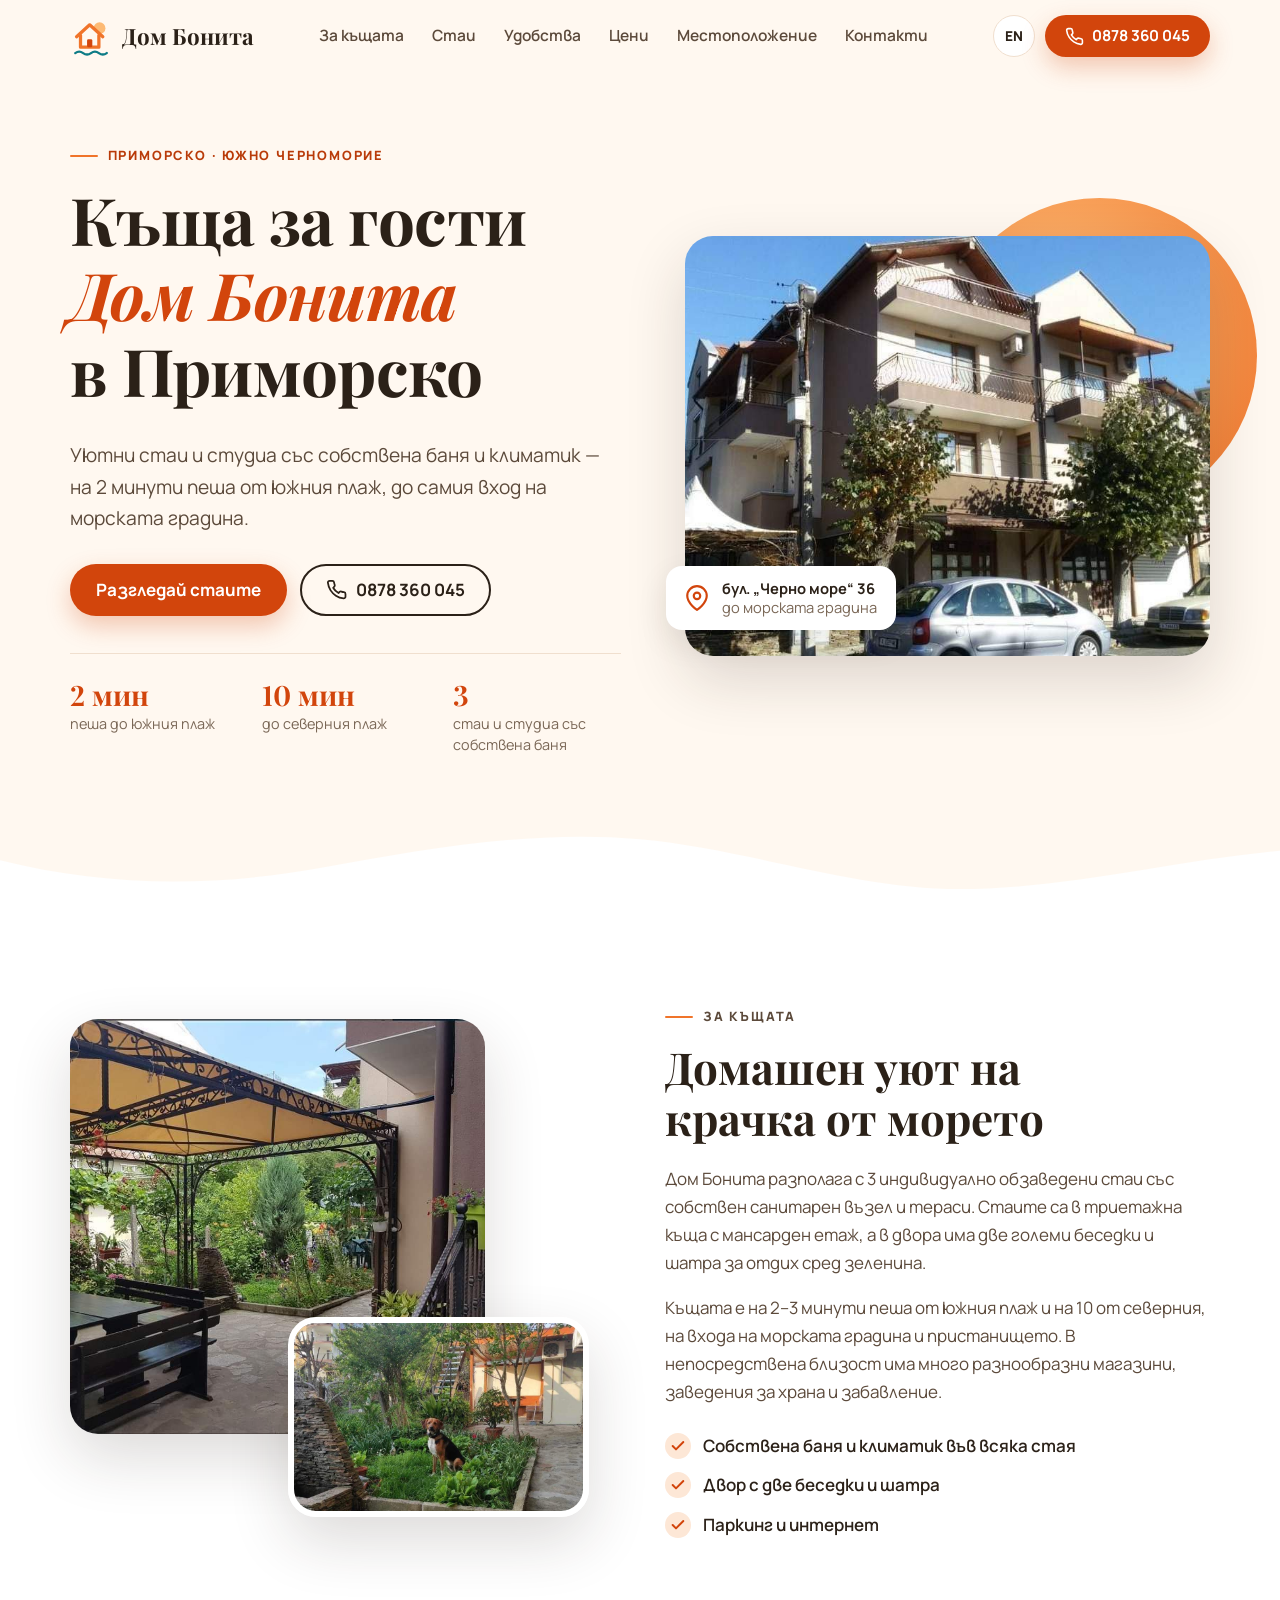
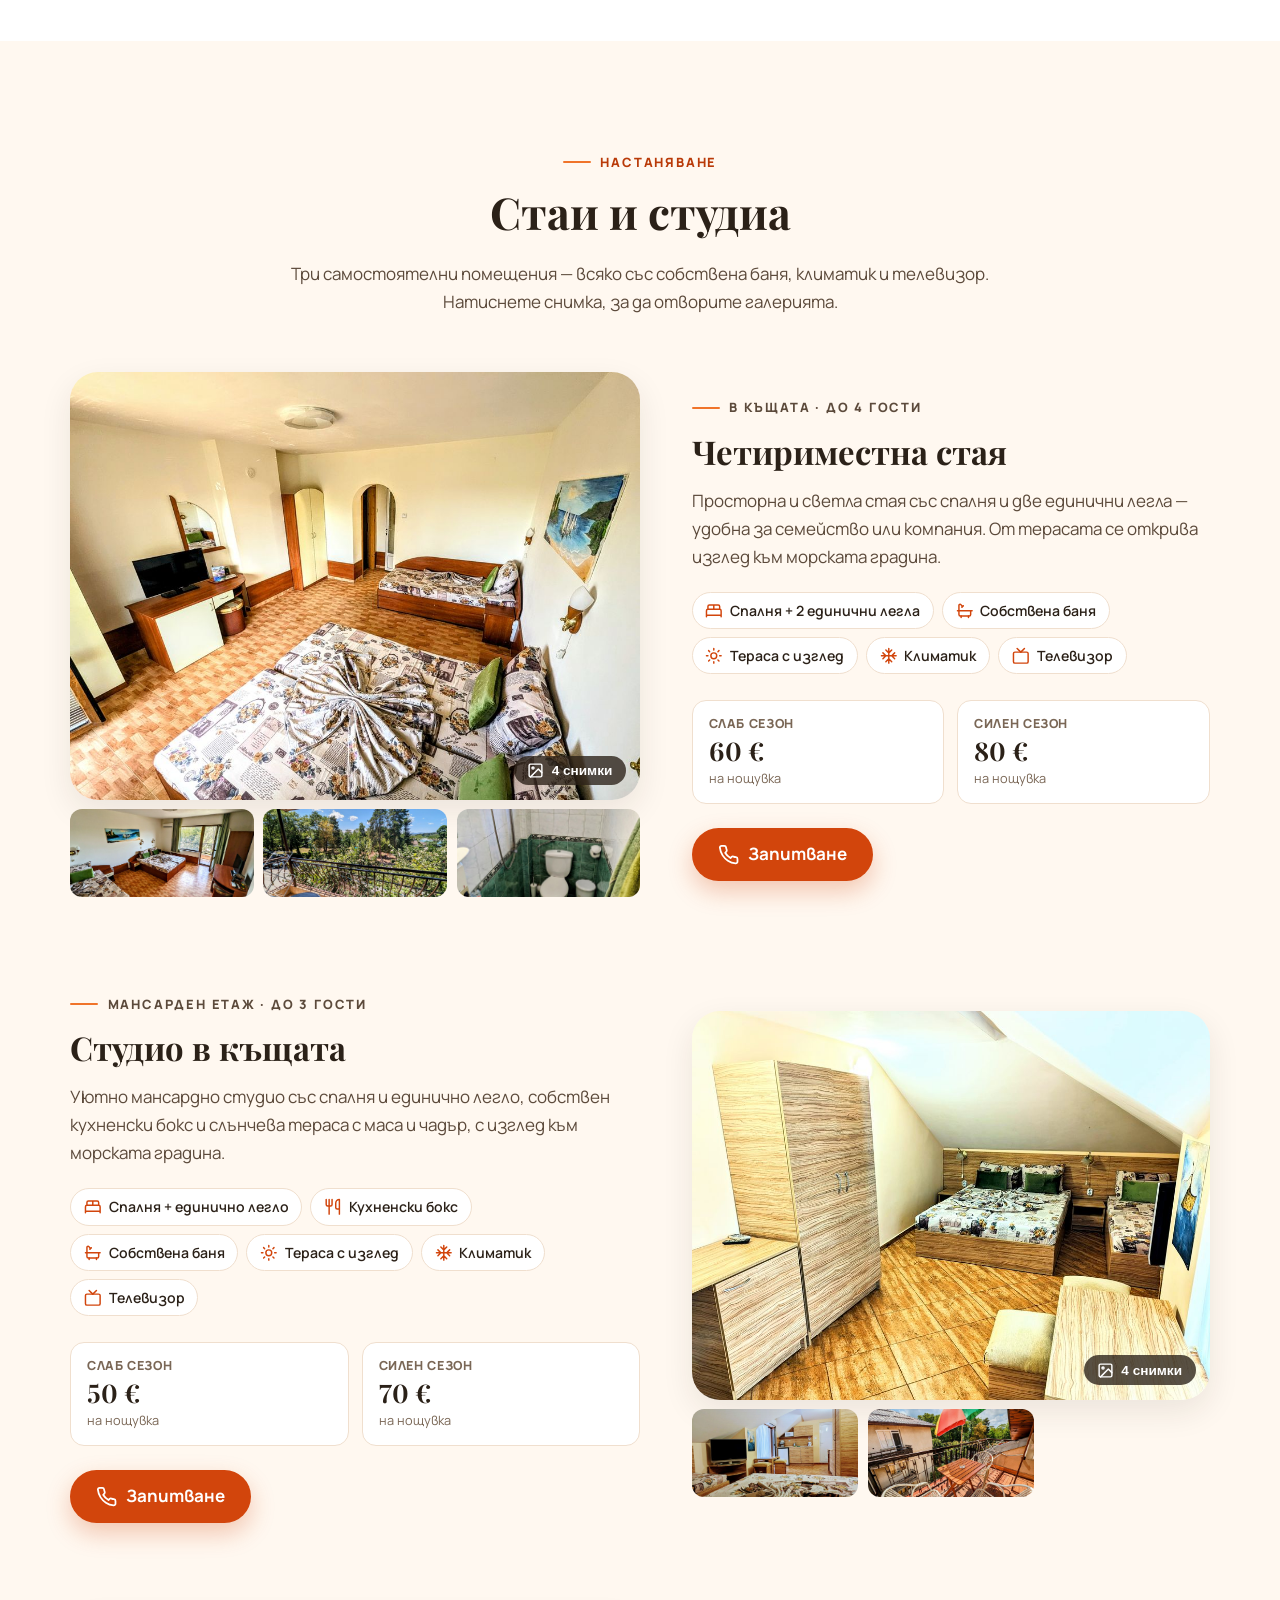
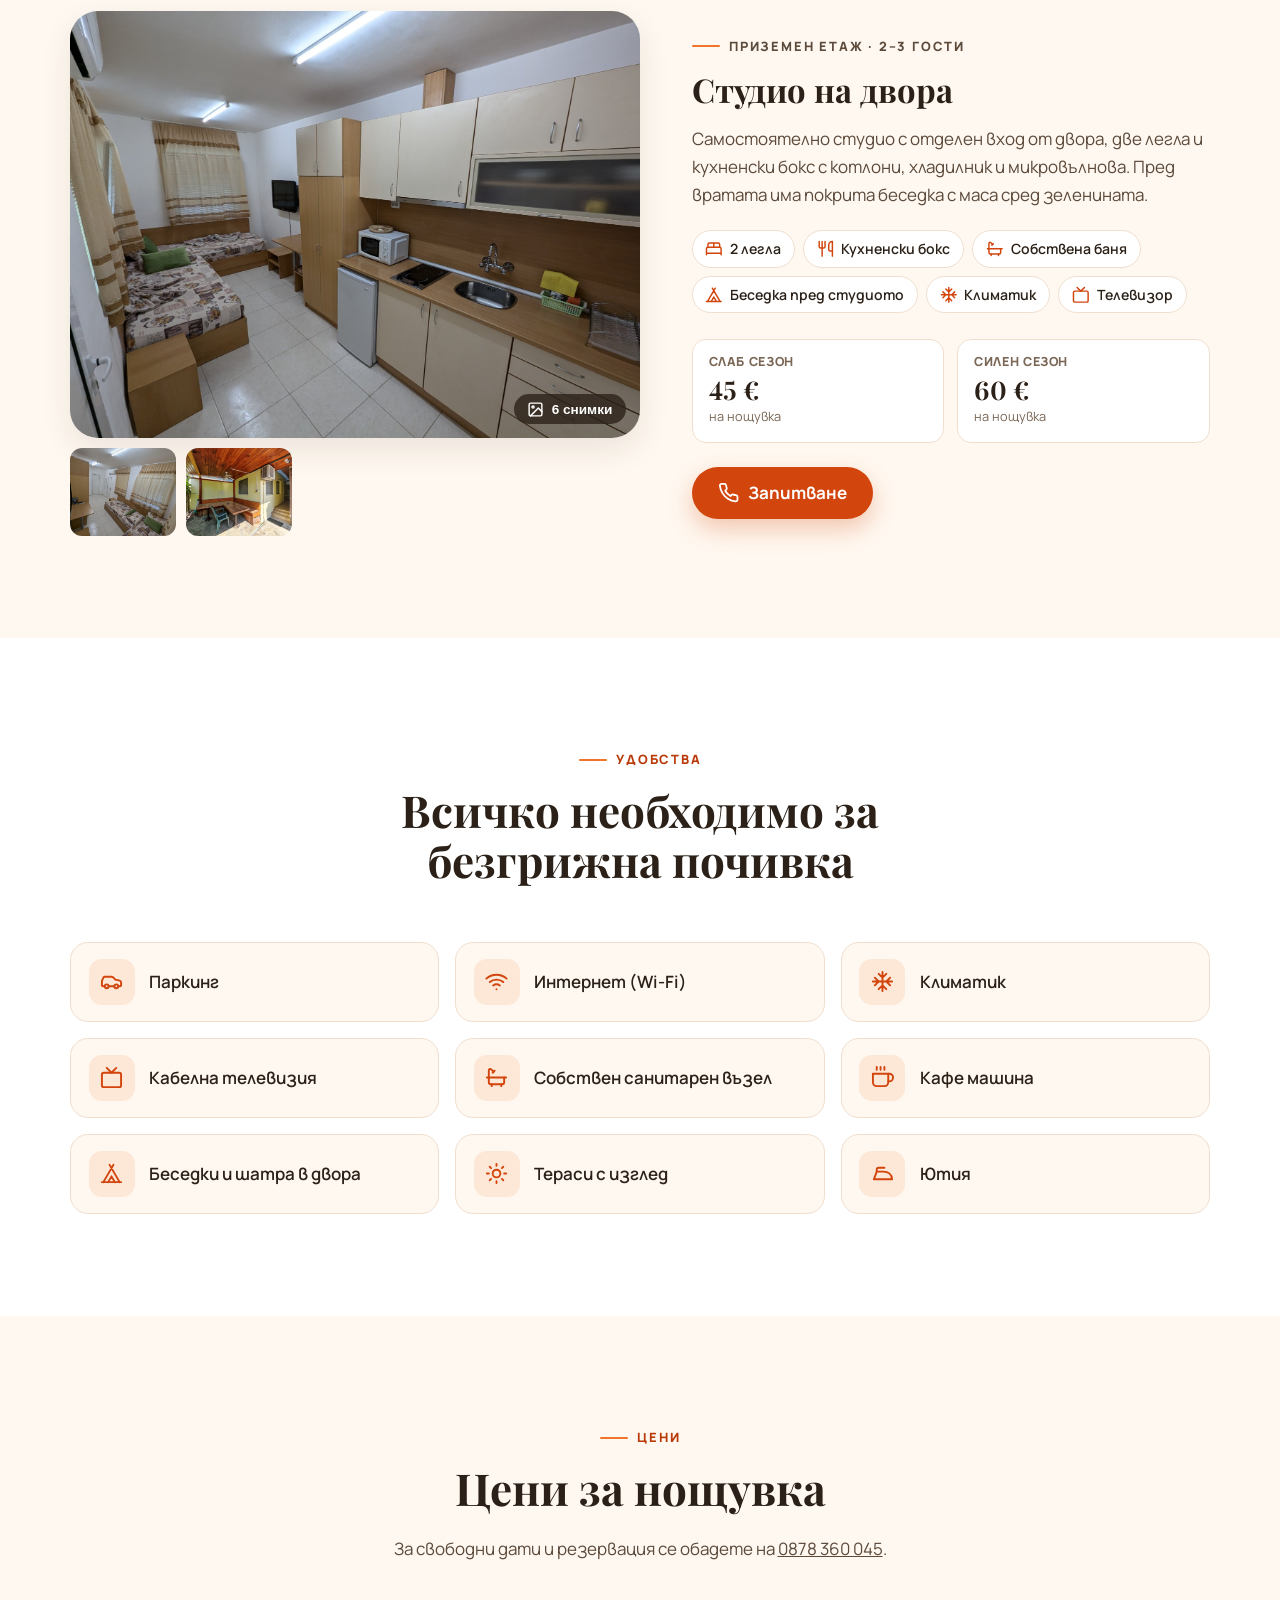
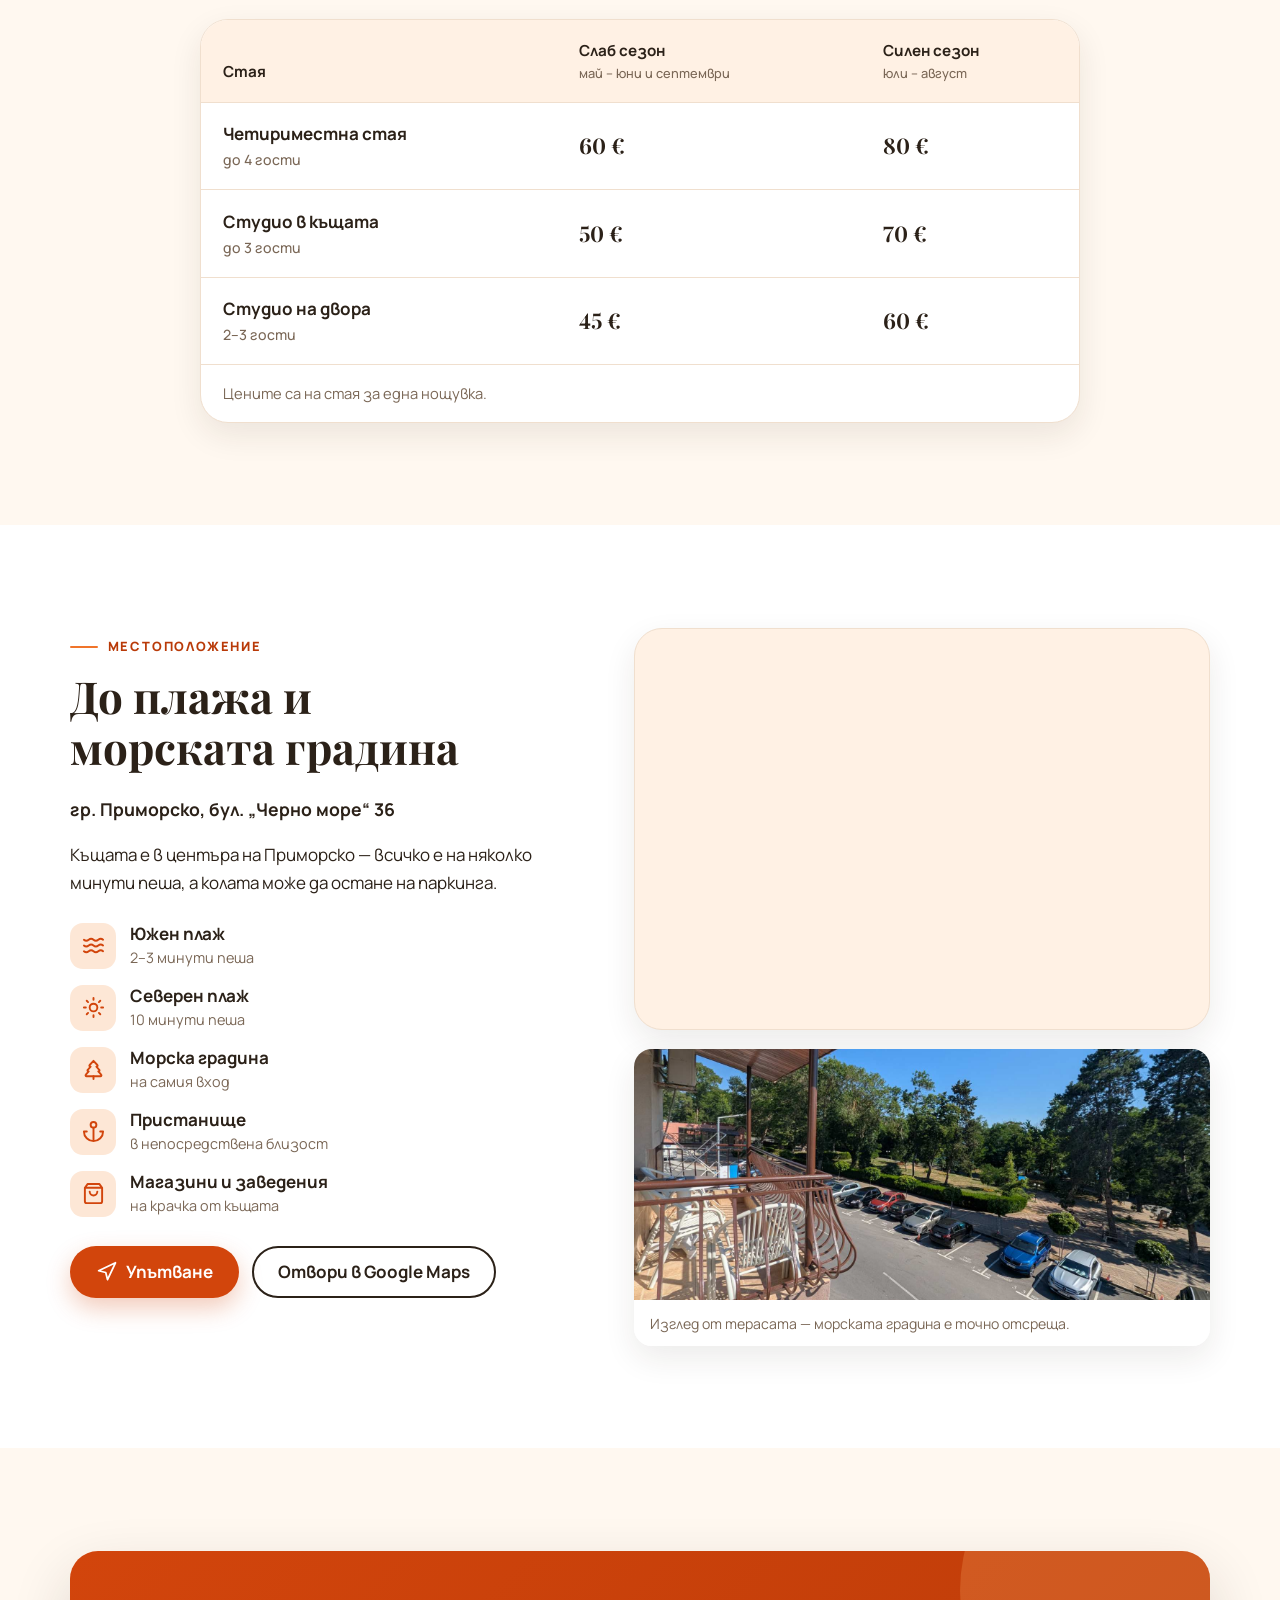
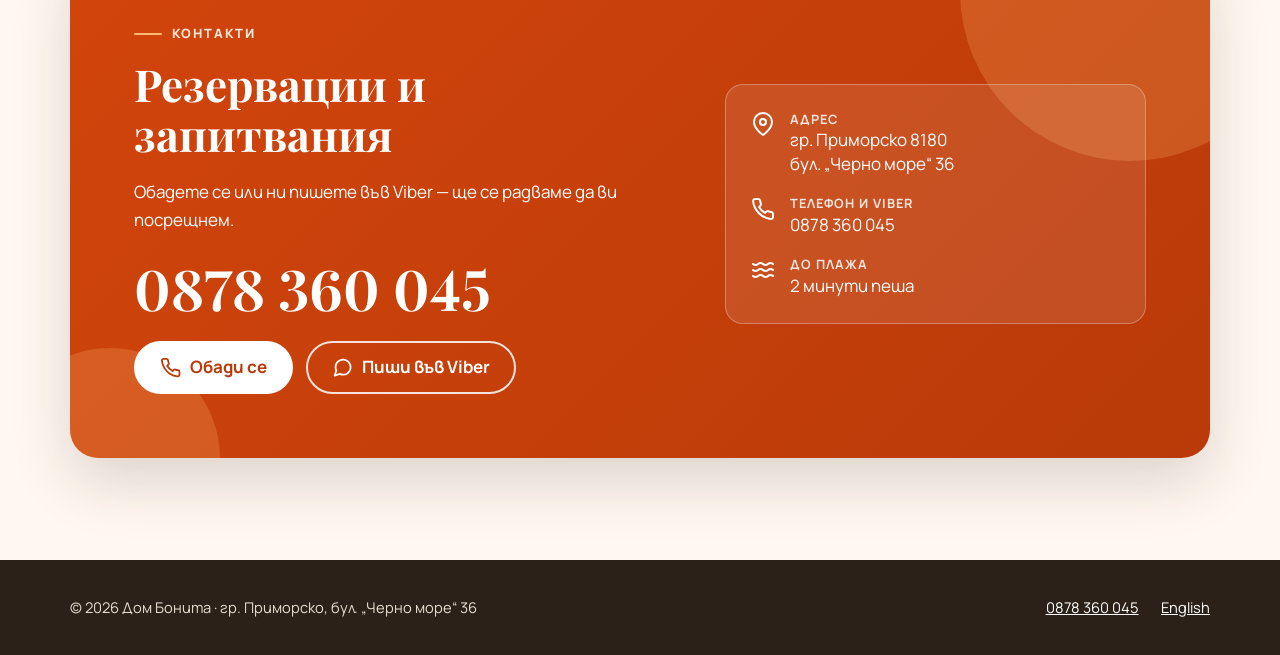
==== index.html @ 359b6e97 "Add landing page for house-bonita.com Static Bulgarian and English pages with shared CSS/JS, a price" ====
<!doctype html>
<html lang="bg">
<head>
  <meta charset="utf-8">
  <meta name="viewport" content="width=device-width, initial-scale=1">

  <title>Дом Бонита – къща за гости в Приморско, на 2 мин от плажа</title>
  <meta name="description" content="Къща за гости Дом Бонита в Приморско – стаи и студиа със собствена баня, климатик и тераса, на 2 минути от южния плаж и морската градина. Паркинг, Wi-Fi.">
  <meta name="robots" content="index, follow, max-image-preview:large">
  <meta name="theme-color" content="#f0742a">

  <link rel="canonical" href="https://house-bonita.com/">
  <link rel="alternate" hreflang="bg" href="https://house-bonita.com/">
  <link rel="alternate" hreflang="en" href="https://house-bonita.com/en/">
  <link rel="alternate" hreflang="x-default" href="https://house-bonita.com/">

  <meta property="og:type" content="website">
  <meta property="og:site_name" content="Дом Бонита">
  <meta property="og:locale" content="bg_BG">
  <meta property="og:locale:alternate" content="en_US">
  <meta property="og:url" content="https://house-bonita.com/">
  <meta property="og:title" content="Дом Бонита – къща за гости в Приморско">
  <meta property="og:description" content="Стаи и студиа със собствена баня, климатик и тераса – на 2 минути от южния плаж и до морската градина в Приморско.">
  <meta property="og:image" content="https://house-bonita.com/images/outside1.jpg">
  <meta property="og:image:width" content="1080">
  <meta property="og:image:height" content="616">
  <meta property="og:image:alt" content="Къща за гости Дом Бонита в Приморско">
  <meta name="twitter:card" content="summary_large_image">

  <meta name="geo.region" content="BG-02">
  <meta name="geo.placename" content="Приморско">
  <meta name="geo.position" content="42.26552;27.75776">

  <link rel="icon" href="images/favicon.svg" type="image/svg+xml">
  <link rel="preconnect" href="https://fonts.googleapis.com">
  <link rel="preconnect" href="https://fonts.gstatic.com" crossorigin>
  <link rel="stylesheet" href="https://fonts.googleapis.com/css2?family=Manrope:wght@400;500;600;700;800&amp;family=Playfair+Display:ital,wght@0,700;1,700&amp;display=swap">
  <link rel="preload" as="image" href="images/outside1.jpg" fetchpriority="high">
  <link rel="stylesheet" href="css/style.css">

  <script type="application/ld+json">
  {
    "@context": "https://schema.org",
    "@type": "LodgingBusiness",
    "@id": "https://house-bonita.com/#lodging",
    "name": "Дом Бонита",
    "alternateName": ["House Bonita", "Къща за гости Дом Бонита"],
    "description": "Къща за гости в Приморско с 3 самостоятелни стаи и студиа със собствена баня, на 2 минути от южния плаж и до входа на морската градина.",
    "url": "https://house-bonita.com/",
    "telephone": "+359878360045",
    "priceRange": "€€",
    "numberOfRooms": 3,
    "image": [
      "https://house-bonita.com/images/outside1.jpg",
      "https://house-bonita.com/images/rooms/room-4-bed/roombig-main.jpg",
      "https://house-bonita.com/images/rooms/studio-inhouse/studio-1.jpg",
      "https://house-bonita.com/images/rooms/studio-ground/studiodvor-main.jpg"
    ],
    "logo": "https://house-bonita.com/images/logo.svg",
    "address": {
      "@type": "PostalAddress",
      "streetAddress": "бул. „Черно море“ 36",
      "addressLocality": "Приморско",
      "addressRegion": "Бургас",
      "postalCode": "8180",
      "addressCountry": "BG"
    },
    "geo": {
      "@type": "GeoCoordinates",
      "latitude": 42.26552,
      "longitude": 27.75776
    },
    "hasMap": "https://www.google.com/maps/search/?api=1&query=bul.+Cherno+More+36%2C+8180+Primorsko%2C+Bulgaria",
    "availableLanguage": ["bg", "en"],
    "amenityFeature": [
      { "@type": "LocationFeatureSpecification", "name": "Паркинг", "value": true },
      { "@type": "LocationFeatureSpecification", "name": "Wi-Fi интернет", "value": true },
      { "@type": "LocationFeatureSpecification", "name": "Климатик", "value": true },
      { "@type": "LocationFeatureSpecification", "name": "Кабелна телевизия", "value": true },
      { "@type": "LocationFeatureSpecification", "name": "Собствена баня", "value": true },
      { "@type": "LocationFeatureSpecification", "name": "Тераса", "value": true },
      { "@type": "LocationFeatureSpecification", "name": "Кафе машина", "value": true },
      { "@type": "LocationFeatureSpecification", "name": "Двор с беседки", "value": true }
    ]
  }
  </script>
</head>
<body>
  <a class="skip-link" href="#main">Към съдържанието</a>

  <!-- Icon sprite -->
  <svg xmlns="http://www.w3.org/2000/svg" style="display:none" aria-hidden="true">
    <symbol id="i-phone" viewBox="0 0 24 24"><path d="M22 16.92v3a2 2 0 0 1-2.18 2 19.79 19.79 0 0 1-8.63-3.07 19.5 19.5 0 0 1-6-6 19.79 19.79 0 0 1-3.07-8.67A2 2 0 0 1 4.11 2h3a2 2 0 0 1 2 1.72c.127.96.361 1.903.7 2.81a2 2 0 0 1-.45 2.11L8.09 9.91a16 16 0 0 0 6 6l1.27-1.27a2 2 0 0 1 2.11-.45c.907.339 1.85.573 2.81.7A2 2 0 0 1 22 16.92z"/></symbol>
    <symbol id="i-pin" viewBox="0 0 24 24"><path d="M21 10c0 7-9 13-9 13s-9-6-9-13a9 9 0 0 1 18 0z"/><circle cx="12" cy="10" r="3"/></symbol>
    <symbol id="i-wifi" viewBox="0 0 24 24"><path d="M5 12.55a11 11 0 0 1 14.08 0"/><path d="M1.42 9a16 16 0 0 1 21.16 0"/><path d="M8.53 16.11a6 6 0 0 1 6.95 0"/><path d="M12 20h.01"/></symbol>
    <symbol id="i-tv" viewBox="0 0 24 24"><rect x="2" y="7" width="20" height="15" rx="2"/><path d="m17 2-5 5-5-5"/></symbol>
    <symbol id="i-coffee" viewBox="0 0 24 24"><path d="M18 8h1a4 4 0 0 1 0 8h-1"/><path d="M2 8h16v9a4 4 0 0 1-4 4H6a4 4 0 0 1-4-4V8z"/><path d="M6 1v3M10 1v3M14 1v3"/></symbol>
    <symbol id="i-car" viewBox="0 0 24 24"><path d="M19 17h2c.6 0 1-.4 1-1v-3c0-.9-.7-1.7-1.5-1.9C18.7 10.6 16 10 16 10s-1.3-1.4-2.2-2.3c-.5-.4-1.1-.7-1.8-.7H5c-.6 0-1.1.4-1.4.9l-1.4 2.9A3.7 3.7 0 0 0 2 12v4c0 .6.4 1 1 1h2"/><circle cx="7" cy="17" r="2"/><path d="M9 17h6"/><circle cx="17" cy="17" r="2"/></symbol>
    <symbol id="i-snow" viewBox="0 0 24 24"><path d="M2 12h20M12 2v20M20 16l-4-4 4-4M4 8l4 4-4 4M16 4l-4 4-4-4M8 20l4-4 4 4"/></symbol>
    <symbol id="i-sun" viewBox="0 0 24 24"><circle cx="12" cy="12" r="4"/><path d="M12 2v2M12 20v2M4.93 4.93l1.41 1.41M17.66 17.66l1.41 1.41M2 12h2M20 12h2M6.34 17.66l-1.41 1.41M19.07 4.93l-1.41 1.41"/></symbol>
    <symbol id="i-bath" viewBox="0 0 24 24"><path d="M9 6 6.5 3.5a1.5 1.5 0 0 0-1-.5C4.68 3 4 3.68 4 4.5V17a2 2 0 0 0 2 2h12a2 2 0 0 0 2-2v-5"/><path d="M2 12h20M7 19v2M17 19v2M10 5 8 7"/></symbol>
    <symbol id="i-users" viewBox="0 0 24 24"><path d="M17 21v-2a4 4 0 0 0-4-4H5a4 4 0 0 0-4 4v2"/><circle cx="9" cy="7" r="4"/><path d="M23 21v-2a4 4 0 0 0-3-3.87M16 3.13a4 4 0 0 1 0 7.75"/></symbol>
    <symbol id="i-tent" viewBox="0 0 24 24"><path d="M3.5 21 14 3M20.5 21 10 3M15.5 21 12 15l-3.5 6M2 21h20"/></symbol>
    <symbol id="i-iron" viewBox="0 0 24 24"><path d="M3 18h19c0-5-4-8-9-8H6l-3 8z"/><path d="M6 10V8a2 2 0 0 1 2-2h6"/></symbol>
    <symbol id="i-utensils" viewBox="0 0 24 24"><path d="M3 2v7c0 1.1.9 2 2 2h4a2 2 0 0 0 2-2V2M7 2v20M21 15V2a5 5 0 0 0-5 5v6c0 1.1.9 2 2 2h3zm0 0v7"/></symbol>
    <symbol id="i-bed" viewBox="0 0 24 24"><path d="M2 20v-8a2 2 0 0 1 2-2h16a2 2 0 0 1 2 2v8M4 10V6a2 2 0 0 1 2-2h12a2 2 0 0 1 2 2v4M12 4v6M2 18h20"/></symbol>
    <symbol id="i-image" viewBox="0 0 24 24"><rect x="3" y="3" width="18" height="18" rx="2"/><circle cx="8.5" cy="8.5" r="1.5"/><path d="m21 15-5-5L5 21"/></symbol>
    <symbol id="i-left" viewBox="0 0 24 24"><path d="m15 18-6-6 6-6"/></symbol>
    <symbol id="i-right" viewBox="0 0 24 24"><path d="m9 18 6-6-6-6"/></symbol>
    <symbol id="i-close" viewBox="0 0 24 24"><path d="M18 6 6 18M6 6l12 12"/></symbol>
    <symbol id="i-menu" viewBox="0 0 24 24"><path d="M3 12h18M3 6h18M3 18h18"/></symbol>
    <symbol id="i-waves" viewBox="0 0 24 24"><path d="M2 6c.6.5 1.2 1 2.5 1C7 7 7 5 9.5 5c2.6 0 2.4 2 5 2 2.5 0 2.5-2 5-2 1.3 0 1.9.5 2.5 1M2 12c.6.5 1.2 1 2.5 1 2.5 0 2.5-2 5-2 2.6 0 2.4 2 5 2 2.5 0 2.5-2 5-2 1.3 0 1.9.5 2.5 1M2 18c.6.5 1.2 1 2.5 1 2.5 0 2.5-2 5-2 2.6 0 2.4 2 5 2 2.5 0 2.5-2 5-2 1.3 0 1.9.5 2.5 1"/></symbol>
    <symbol id="i-tree" viewBox="0 0 24 24"><path d="m17 14 3 3.3a1 1 0 0 1-.7 1.7H4.7a1 1 0 0 1-.7-1.7L7 14h-.3a1 1 0 0 1-.7-1.7L9 9h-.2A1 1 0 0 1 8 7.3L12 3l4 4.3a1 1 0 0 1-.8 1.7H15l3 3.3a1 1 0 0 1-.7 1.7H17z"/><path d="M12 22v-3"/></symbol>
    <symbol id="i-anchor" viewBox="0 0 24 24"><circle cx="12" cy="5" r="3"/><path d="M12 22V8M5 12H2a10 10 0 0 0 20 0h-3"/></symbol>
    <symbol id="i-bag" viewBox="0 0 24 24"><path d="M6 2 3 6v14a2 2 0 0 0 2 2h14a2 2 0 0 0 2-2V6l-3-4zM3 6h18M16 10a4 4 0 0 1-8 0"/></symbol>
    <symbol id="i-chat" viewBox="0 0 24 24"><path d="M21 11.5a8.38 8.38 0 0 1-.9 3.8 8.5 8.5 0 0 1-7.6 4.7 8.38 8.38 0 0 1-3.8-.9L3 21l1.9-5.7a8.38 8.38 0 0 1-.9-3.8 8.5 8.5 0 0 1 4.7-7.6 8.38 8.38 0 0 1 3.8-.9h.5a8.48 8.48 0 0 1 8 8v.5z"/></symbol>
    <symbol id="i-nav" viewBox="0 0 24 24"><path d="m3 11 19-9-9 19-2-8-8-2z"/></symbol>
    <symbol id="i-check" viewBox="0 0 24 24"><path d="M20 6 9 17l-5-5"/></symbol>
  </svg>

  <header class="header" id="top">
    <div class="container header__inner">
      <a class="brand" href="#top">
        <img src="images/logo.svg" width="42" height="42" alt="">
        <span>Дом Бонита</span>
      </a>

      <nav class="nav" id="nav" aria-label="Основна навигация">
        <a href="#about">За къщата</a>
        <a href="#rooms">Стаи</a>
        <a href="#amenities">Удобства</a>
        <a href="#prices">Цени</a>
        <a href="#location">Местоположение</a>
        <a href="#contact">Контакти</a>
      </nav>

      <div class="header__actions">
        <a class="lang" href="en/" hreflang="en" lang="en" data-lang-link aria-label="English version">EN</a>
        <a class="btn btn--primary btn--sm header__call" href="tel:+359878360045" aria-label="Обадете се на 0878 360 045">
          <svg class="icon" aria-hidden="true"><use href="#i-phone"/></svg>
          <span>0878 360 045</span>
        </a>
        <button class="nav-toggle" type="button" aria-controls="nav" aria-expanded="false" aria-label="Меню">
          <svg class="icon" aria-hidden="true"><use href="#i-menu"/></svg>
        </button>
      </div>
    </div>
  </header>

  <main id="main">

    <!-- Hero -->
    <section class="hero">
      <div class="container hero__inner">
        <div class="hero__text">
          <p class="eyebrow">Приморско · Южно Черноморие</p>
          <h1>Къща за гости <em>Дом Бонита</em> в Приморско</h1>
          <p class="hero__lead">Уютни стаи и студиа със собствена баня и климатик — на 2 минути пеша от южния плаж, до самия вход на морската градина.</p>

          <div class="hero__actions">
            <a class="btn btn--primary" href="#rooms">Разгледай стаите</a>
            <a class="btn btn--ghost" href="tel:+359878360045">
              <svg class="icon" aria-hidden="true"><use href="#i-phone"/></svg>
              0878 360 045
            </a>
          </div>

          <ul class="hero__facts">
            <li><strong>2 мин</strong><span>пеша до южния плаж</span></li>
            <li><strong>10 мин</strong><span>до северния плаж</span></li>
            <li><strong>3</strong><span>стаи и студиа със собствена баня</span></li>
          </ul>
        </div>

        <div class="hero__media">
          <div class="hero__frame">
            <img src="images/outside1.jpg" width="1080" height="616" alt="Къща за гости Дом Бонита в Приморско – изглед от улицата" fetchpriority="high">
          </div>
          <div class="hero__badge">
            <svg class="icon" aria-hidden="true"><use href="#i-pin"/></svg>
            <div><strong>бул. „Черно море“ 36</strong><span>до морската градина</span></div>
          </div>
        </div>
      </div>

      <svg class="hero__wave" viewBox="0 0 1440 80" preserveAspectRatio="none" aria-hidden="true">
        <path fill="#fff" d="M0 42c120 28 240 28 360 8s240-40 360-30 240 52 360 52 240-30 360-40v48H0z"/>
      </svg>
    </section>

    <!-- About -->
    <section class="section section--white" id="about">
      <div class="container about">
        <div class="about__media">
          <figure class="about__photo about__photo--main">
            <img src="images/outside3.jpg" width="1043" height="784" alt="Беседка с шатра в двора на Дом Бонита" loading="lazy" decoding="async">
          </figure>
          <figure class="about__photo about__photo--small">
            <img src="images/outside2.jpg" width="1080" height="620" alt="Градината в двора на Дом Бонита" loading="lazy" decoding="async">
          </figure>
        </div>

        <div class="about__text">
          <p class="eyebrow">За къщата</p>
          <h2>Домашен уют на крачка от морето</h2>
          <p>Дом Бонита разполага с 3 индивидуално обзаведени стаи със собствен санитарен възел и тераси. Стаите са в триетажна къща с мансарден етаж, а в двора има две големи беседки и шатра за отдих сред зеленина.</p>
          <p>Къщата е на 2–3 минути пеша от южния плаж и на 10 от северния, на входа на морската градина и пристанището. В непосредствена близост има много разнообразни магазини, заведения за храна и забавление.</p>
          <ul class="checks">
            <li><svg class="icon" aria-hidden="true"><use href="#i-check"/></svg>Собствена баня и климатик във всяка стая</li>
            <li><svg class="icon" aria-hidden="true"><use href="#i-check"/></svg>Двор с две беседки и шатра</li>
            <li><svg class="icon" aria-hidden="true"><use href="#i-check"/></svg>Паркинг и интернет</li>
          </ul>
        </div>
      </div>
    </section>

    <!-- Rooms -->
    <section class="section" id="rooms">
      <div class="container">
        <header class="section__head">
          <p class="eyebrow">Настаняване</p>
          <h2>Стаи и студиа</h2>
          <p class="section__lead">Три самостоятелни помещения — всяко със собствена баня, климатик и телевизор. Натиснете снимка, за да отворите галерията.</p>
        </header>

        <div class="rooms">

          <article class="room" id="room-4-bed">
            <div class="room__media">
              <button class="room__photo" type="button" data-gallery="room-4-bed" aria-label="Отвори галерията на Четириместна стая">
                <img src="images/rooms/room-4-bed/roombig-main.jpg" width="1000" height="753" alt="Четириместна стая в Дом Бонита – спалня и единично легло" loading="lazy" decoding="async">
                <span class="room__count"><svg class="icon" aria-hidden="true"><use href="#i-image"/></svg>4 снимки</span>
              </button>
              <div class="room__thumbs">
                <button type="button" data-gallery="room-4-bed"><img src="images/rooms/room-4-bed/roombig-2.jpg" width="1000" height="753" alt="Четириместна стая – легла и изход към терасата" loading="lazy" decoding="async"></button>
                <button type="button" data-gallery="room-4-bed"><img src="images/rooms/room-4-bed/roombig.jpg" width="1000" height="753" alt="Изглед от терасата на четириместната стая към морската градина" loading="lazy" decoding="async"></button>
                <button type="button" data-gallery="room-4-bed"><img src="images/rooms/room-4-bed/roombig-bath.jpg" width="752" height="999" alt="Баня на четириместната стая" loading="lazy" decoding="async"></button>
              </div>
            </div>
            <div class="room__body">
              <p class="eyebrow">В къщата · до 4 гости</p>
              <h3>Четириместна стая</h3>
              <p>Просторна и светла стая със спалня и две единични легла — удобна за семейство или компания. От терасата се открива изглед към морската градина.</p>
              <ul class="chips">
                <li><svg class="icon" aria-hidden="true"><use href="#i-bed"/></svg>Спалня + 2 единични легла</li>
                <li><svg class="icon" aria-hidden="true"><use href="#i-bath"/></svg>Собствена баня</li>
                <li><svg class="icon" aria-hidden="true"><use href="#i-sun"/></svg>Тераса с изглед</li>
                <li><svg class="icon" aria-hidden="true"><use href="#i-snow"/></svg>Климатик</li>
                <li><svg class="icon" aria-hidden="true"><use href="#i-tv"/></svg>Телевизор</li>
              </ul>
              <div class="room__prices" data-room-prices="room-4-bed"></div>
              <a class="btn btn--primary" href="tel:+359878360045">
                <svg class="icon" aria-hidden="true"><use href="#i-phone"/></svg>
                Запитване
              </a>
            </div>
          </article>

          <article class="room" id="studio-inhouse">
            <div class="room__media">
              <button class="room__photo" type="button" data-gallery="studio-inhouse" aria-label="Отвори галерията на Студио в къщата">
                <img src="images/rooms/studio-inhouse/studio-1.jpg" width="1000" height="753" alt="Мансардно студио в Дом Бонита – спалня и единично легло" loading="lazy" decoding="async">
                <span class="room__count"><svg class="icon" aria-hidden="true"><use href="#i-image"/></svg>4 снимки</span>
              </button>
              <div class="room__thumbs">
                <button type="button" data-gallery="studio-inhouse"><img src="images/rooms/studio-inhouse/studio-3.jpg" width="1000" height="753" alt="Мансардно студио – кухненски бокс и телевизор" loading="lazy" decoding="async"></button>
                <button type="button" data-gallery="studio-inhouse"><img src="images/rooms/studio-inhouse/studio-4.jpg" width="1000" height="753" alt="Тераса на мансардното студио с маса и чадър" loading="lazy" decoding="async"></button>
                <button type="button" data-gallery="studio-inhouse"><img src="images/rooms/studio-inhouse/studio-2.jpg" width="752" height="999" alt="Баня на мансардното студио" loading="lazy" decoding="async"></button>
              </div>
            </div>
            <div class="room__body">
              <p class="eyebrow">Мансарден етаж · до 3 гости</p>
              <h3>Студио в къщата</h3>
              <p>Уютно мансардно студио със спалня и единично легло, собствен кухненски бокс и слънчева тераса с маса и чадър, с изглед към морската градина.</p>
              <ul class="chips">
                <li><svg class="icon" aria-hidden="true"><use href="#i-bed"/></svg>Спалня + единично легло</li>
                <li><svg class="icon" aria-hidden="true"><use href="#i-utensils"/></svg>Кухненски бокс</li>
                <li><svg class="icon" aria-hidden="true"><use href="#i-bath"/></svg>Собствена баня</li>
                <li><svg class="icon" aria-hidden="true"><use href="#i-sun"/></svg>Тераса с изглед</li>
                <li><svg class="icon" aria-hidden="true"><use href="#i-snow"/></svg>Климатик</li>
                <li><svg class="icon" aria-hidden="true"><use href="#i-tv"/></svg>Телевизор</li>
              </ul>
              <div class="room__prices" data-room-prices="studio-inhouse"></div>
              <a class="btn btn--primary" href="tel:+359878360045">
                <svg class="icon" aria-hidden="true"><use href="#i-phone"/></svg>
                Запитване
              </a>
            </div>
          </article>

          <article class="room" id="studio-ground">
            <div class="room__media">
              <button class="room__photo" type="button" data-gallery="studio-ground" aria-label="Отвори галерията на Студио на двора">
                <img src="images/rooms/studio-ground/studiodvor-main.jpg" width="1600" height="1205" alt="Студио на двора в Дом Бонита – кухненски бокс и легла" loading="lazy" decoding="async">
                <span class="room__count"><svg class="icon" aria-hidden="true"><use href="#i-image"/></svg>6 снимки</span>
              </button>
              <div class="room__thumbs">
                <button type="button" data-gallery="studio-ground"><img src="images/rooms/studio-ground/studiodvor-4.jpg" width="1600" height="1205" alt="Студио на двора – две легла, телевизор и климатик" loading="lazy" decoding="async"></button>
                <button type="button" data-gallery="studio-ground"><img src="images/rooms/studio-ground/studiodvor-3.jpg" width="1600" height="1200" alt="Вход на студиото на двора с покрита беседка" loading="lazy" decoding="async"></button>
                <button type="button" data-gallery="studio-ground"><img src="images/rooms/studio-ground/studiodvor-2.jpg" width="1600" height="1200" alt="Беседка с маса пред студиото на двора" loading="lazy" decoding="async"></button>
                <button type="button" data-gallery="studio-ground"><img src="images/rooms/studio-ground/studiodvor-bath.jpg" width="1600" height="1205" alt="Баня на студиото на двора" loading="lazy" decoding="async"></button>
                <button type="button" data-gallery="studio-ground"><img src="images/rooms/studio-ground/studiodvor-1.jpg" width="1600" height="1205" alt="Баня на студиото на двора – душ и мивка" loading="lazy" decoding="async"></button>
              </div>
            </div>
            <div class="room__body">
              <p class="eyebrow">Приземен етаж · 2–3 гости</p>
              <h3>Студио на двора</h3>
              <p>Самостоятелно студио с отделен вход от двора, две легла и кухненски бокс с котлони, хладилник и микровълнова. Пред вратата има покрита беседка с маса сред зеленината.</p>
              <ul class="chips">
                <li><svg class="icon" aria-hidden="true"><use href="#i-bed"/></svg>2 легла</li>
                <li><svg class="icon" aria-hidden="true"><use href="#i-utensils"/></svg>Кухненски бокс</li>
                <li><svg class="icon" aria-hidden="true"><use href="#i-bath"/></svg>Собствена баня</li>
                <li><svg class="icon" aria-hidden="true"><use href="#i-tent"/></svg>Беседка пред студиото</li>
                <li><svg class="icon" aria-hidden="true"><use href="#i-snow"/></svg>Климатик</li>
                <li><svg class="icon" aria-hidden="true"><use href="#i-tv"/></svg>Телевизор</li>
              </ul>
              <div class="room__prices" data-room-prices="studio-ground"></div>
              <a class="btn btn--primary" href="tel:+359878360045">
                <svg class="icon" aria-hidden="true"><use href="#i-phone"/></svg>
                Запитване
              </a>
            </div>
          </article>

        </div>
      </div>
    </section>

    <!-- Amenities -->
    <section class="section section--white" id="amenities">
      <div class="container">
        <header class="section__head">
          <p class="eyebrow">Удобства</p>
          <h2>Всичко необходимо за безгрижна почивка</h2>
        </header>

        <ul class="amenities">
          <li><span class="amenities__icon"><svg class="icon" aria-hidden="true"><use href="#i-car"/></svg></span>Паркинг</li>
          <li><span class="amenities__icon"><svg class="icon" aria-hidden="true"><use href="#i-wifi"/></svg></span>Интернет (Wi-Fi)</li>
          <li><span class="amenities__icon"><svg class="icon" aria-hidden="true"><use href="#i-snow"/></svg></span>Климатик</li>
          <li><span class="amenities__icon"><svg class="icon" aria-hidden="true"><use href="#i-tv"/></svg></span>Кабелна телевизия</li>
          <li><span class="amenities__icon"><svg class="icon" aria-hidden="true"><use href="#i-bath"/></svg></span>Собствен санитарен възел</li>
          <li><span class="amenities__icon"><svg class="icon" aria-hidden="true"><use href="#i-coffee"/></svg></span>Кафе машина</li>
          <li><span class="amenities__icon"><svg class="icon" aria-hidden="true"><use href="#i-tent"/></svg></span>Беседки и шатра в двора</li>
          <li><span class="amenities__icon"><svg class="icon" aria-hidden="true"><use href="#i-sun"/></svg></span>Тераси с изглед</li>
          <li><span class="amenities__icon"><svg class="icon" aria-hidden="true"><use href="#i-iron"/></svg></span>Ютия</li>
        </ul>
      </div>
    </section>

    <!-- Prices: values come from js/prices.js -->
    <section class="section" id="prices">
      <div class="container">
        <header class="section__head">
          <p class="eyebrow">Цени</p>
          <h2>Цени за нощувка</h2>
          <p class="section__lead">За свободни дати и резервация се обадете на <a href="tel:+359878360045">0878 360 045</a>.</p>
        </header>

        <div class="prices-card">
          <div class="prices-scroll">
            <table class="prices-table" data-price-table>
              <thead>
                <tr>
                  <th scope="col">Стая</th>
                </tr>
              </thead>
              <tbody>
                <tr data-room="room-4-bed">
                  <th scope="row"><a href="#room-4-bed">Четириместна стая</a><small>до 4 гости</small></th>
                </tr>
                <tr data-room="studio-inhouse">
                  <th scope="row"><a href="#studio-inhouse">Студио в къщата</a><small>до 3 гости</small></th>
                </tr>
                <tr data-room="studio-ground">
                  <th scope="row"><a href="#studio-ground">Студио на двора</a><small>2–3 гости</small></th>
                </tr>
              </tbody>
            </table>
          </div>
          <p class="prices-note" data-prices-note></p>
          <p class="prices-note" data-prices-fallback hidden>Цени по запитване — обадете се на 0878 360 045.</p>
        </div>
      </div>
    </section>

    <!-- Location -->
    <section class="section section--white" id="location">
      <div class="container location">
        <div class="location__text">
          <p class="eyebrow">Местоположение</p>
          <h2>До плажа и морската градина</h2>
          <p class="location__address">гр. Приморско, бул. „Черно море“ 36</p>
          <p>Къщата е в центъра на Приморско — всичко е на няколко минути пеша, а колата може да остане на паркинга.</p>

          <ul class="distances">
            <li>
              <span class="amenities__icon"><svg class="icon" aria-hidden="true"><use href="#i-waves"/></svg></span>
              <div><strong>Южен плаж</strong><small>2–3 минути пеша</small></div>
            </li>
            <li>
              <span class="amenities__icon"><svg class="icon" aria-hidden="true"><use href="#i-sun"/></svg></span>
              <div><strong>Северен плаж</strong><small>10 минути пеша</small></div>
            </li>
            <li>
              <span class="amenities__icon"><svg class="icon" aria-hidden="true"><use href="#i-tree"/></svg></span>
              <div><strong>Морска градина</strong><small>на самия вход</small></div>
            </li>
            <li>
              <span class="amenities__icon"><svg class="icon" aria-hidden="true"><use href="#i-anchor"/></svg></span>
              <div><strong>Пристанище</strong><small>в непосредствена близост</small></div>
            </li>
            <li>
              <span class="amenities__icon"><svg class="icon" aria-hidden="true"><use href="#i-bag"/></svg></span>
              <div><strong>Магазини и заведения</strong><small>на крачка от къщата</small></div>
            </li>
          </ul>

          <div class="location__actions">
            <a class="btn btn--primary" href="https://www.google.com/maps/dir/?api=1&amp;destination=bul.+Cherno+More+36%2C+8180+Primorsko%2C+Bulgaria" target="_blank" rel="noopener">
              <svg class="icon" aria-hidden="true"><use href="#i-nav"/></svg>
              Упътване
            </a>
            <a class="btn btn--ghost" href="https://www.google.com/maps/search/?api=1&amp;query=bul.+Cherno+More+36%2C+8180+Primorsko%2C+Bulgaria" target="_blank" rel="noopener">Отвори в Google Maps</a>
          </div>
        </div>

        <div class="location__media">
          <div class="map">
            <iframe src="https://www.google.com/maps?q=bul.+Cherno+More+36,+8180+Primorsko,+Bulgaria&amp;hl=bg&amp;z=17&amp;output=embed" title="Карта – Дом Бонита, бул. „Черно море“ 36, Приморско" loading="lazy" referrerpolicy="no-referrer-when-downgrade" allowfullscreen></iframe>
          </div>
          <figure class="location__photo">
            <img src="images/parking1.jpg" width="1600" height="1205" alt="Изглед от терасата на Дом Бонита към морската градина и паркинга" loading="lazy" decoding="async">
            <figcaption>Изглед от терасата — морската градина е точно отсреща.</figcaption>
          </figure>
        </div>
      </div>
    </section>

    <!-- Contact -->
    <section class="section" id="contact">
      <div class="container">
        <div class="contact-card">
          <div>
            <p class="eyebrow">Контакти</p>
            <h2>Резервации и запитвания</h2>
            <p>Обадете се или ни пишете във Viber — ще се радваме да ви посрещнем.</p>
            <a class="contact__phone" href="tel:+359878360045">0878 360 045</a>
            <div class="contact__actions">
              <a class="btn btn--light" href="tel:+359878360045">
                <svg class="icon" aria-hidden="true"><use href="#i-phone"/></svg>
                Обади се
              </a>
              <a class="btn btn--outline-light" href="viber://chat?number=%2B359878360045">
                <svg class="icon" aria-hidden="true"><use href="#i-chat"/></svg>
                Пиши във Viber
              </a>
            </div>
          </div>

          <ul class="contact__info">
            <li>
              <svg class="icon" aria-hidden="true"><use href="#i-pin"/></svg>
              <div><small>Адрес</small>гр. Приморско 8180<br>бул. „Черно море“ 36</div>
            </li>
            <li>
              <svg class="icon" aria-hidden="true"><use href="#i-phone"/></svg>
              <div><small>Телефон и Viber</small>0878 360 045</div>
            </li>
            <li>
              <svg class="icon" aria-hidden="true"><use href="#i-waves"/></svg>
              <div><small>До плажа</small>2 минути пеша</div>
            </li>
          </ul>
        </div>
      </div>
    </section>

  </main>

  <footer class="footer">
    <div class="container footer__inner">
      <p>© <span data-year>2026</span> Дом Бонита · гр. Приморско, бул. „Черно море“ 36</p>
      <div class="footer__links">
        <a href="tel:+359878360045">0878 360 045</a>
        <a href="en/" hreflang="en" lang="en" data-lang-link>English</a>
      </div>
    </div>
  </footer>

  <!-- Lightbox -->
  <div class="lightbox" id="lightbox" role="dialog" aria-modal="true" aria-label="Галерия" hidden>
    <button class="lightbox__btn lightbox__close" type="button" aria-label="Затвори">
      <svg class="icon" aria-hidden="true"><use href="#i-close"/></svg>
    </button>
    <button class="lightbox__btn lightbox__prev" type="button" aria-label="Предишна снимка">
      <svg class="icon" aria-hidden="true"><use href="#i-left"/></svg>
    </button>
    <figure class="lightbox__figure">
      <img class="lightbox__img" alt="">
      <figcaption class="lightbox__caption" aria-live="polite"></figcaption>
    </figure>
    <button class="lightbox__btn lightbox__next" type="button" aria-label="Следваща снимка">
      <svg class="icon" aria-hidden="true"><use href="#i-right"/></svg>
    </button>
  </div>

  <script src="js/prices.js"></script>
  <script src="js/main.js"></script>
</body>
</html>
---- css/style.css ----
/* Дом Бонита — house-bonita.com */

:root {
  --orange: #f0742a;
  --orange-strong: #d2450c; /* buttons: white text passes AA on this */
  --orange-deep: #b93a08;
  --orange-soft: #fde7d6;
  --orange-tint: #fff1e4;
  --sun: #fdba74;
  --sand: #fff8f0;
  --white: #ffffff;
  --ink: #2b2118;
  --ink-soft: #5c4a3b;
  --muted: #7a6756;
  --teal: #0e7c86;
  --line: #f0dfce;

  --radius: 18px;
  --radius-lg: 28px;
  --shadow: 0 12px 32px rgba(43, 33, 24, 0.09);
  --shadow-lg: 0 24px 60px rgba(43, 33, 24, 0.16);

  --font-head: "Playfair Display", Georgia, "Times New Roman", serif;
  --font-body: "Manrope", system-ui, -apple-system, "Segoe UI", Roboto, sans-serif;

  --header-h: 72px;
}

/* ---------- Base ---------- */

*,
*::before,
*::after {
  box-sizing: border-box;
}

html {
  scroll-behavior: smooth;
  scroll-padding-top: calc(var(--header-h) + 12px);
  -webkit-text-size-adjust: 100%;
}

body {
  margin: 0;
  font-family: var(--font-body);
  font-size: 1.0625rem;
  line-height: 1.65;
  color: var(--ink);
  background: var(--sand);
  /* Playfair defaults to old-style digits, which make prices hard to read */
  font-variant-numeric: lining-nums;
  -webkit-font-smoothing: antialiased;
}

body.no-scroll {
  overflow: hidden;
}

[hidden] {
  display: none !important;
}

img {
  display: block;
  max-width: 100%;
  height: auto;
}

a {
  color: inherit;
}

h1,
h2,
h3 {
  margin: 0 0 0.5em;
  font-family: var(--font-head);
  font-weight: 700;
  line-height: 1.15;
  text-wrap: balance;
}

h2 {
  font-size: clamp(1.9rem, 4vw, 2.75rem);
}

h3 {
  font-size: clamp(1.55rem, 3vw, 2.05rem);
}

p {
  margin: 0 0 1em;
}

:focus-visible {
  outline: 3px solid var(--teal);
  outline-offset: 3px;
}

.container {
  width: min(100% - 2rem, 1140px);
  margin-inline: auto;
}

.icon {
  flex: none;
  width: 1.25em;
  height: 1.25em;
  fill: none;
  stroke: currentColor;
  stroke-width: 2;
  stroke-linecap: round;
  stroke-linejoin: round;
}

.skip-link {
  position: absolute;
  left: 1rem;
  top: -4rem;
  z-index: 200;
  padding: 0.6rem 1rem;
  border-radius: 10px;
  background: var(--ink);
  color: var(--white);
}

.skip-link:focus {
  top: 1rem;
}

/* ---------- Buttons ---------- */

.btn {
  display: inline-flex;
  align-items: center;
  justify-content: center;
  gap: 0.55rem;
  padding: 0.85rem 1.5rem;
  border: 2px solid transparent;
  border-radius: 999px;
  font: inherit;
  font-weight: 700;
  line-height: 1.2;
  text-decoration: none;
  cursor: pointer;
  transition: background-color 0.2s, color 0.2s, border-color 0.2s, transform 0.2s, box-shadow 0.2s;
}

.btn:hover {
  transform: translateY(-2px);
}

.btn--primary {
  background: var(--orange-strong);
  color: var(--white);
  box-shadow: 0 10px 24px rgba(210, 69, 12, 0.28);
}

.btn--primary:hover {
  background: var(--orange-deep);
}

.btn--ghost {
  border-color: var(--ink);
  color: var(--ink);
}

.btn--ghost:hover {
  background: var(--ink);
  color: var(--white);
}

.btn--light {
  background: var(--white);
  color: var(--orange-deep);
}

.btn--light:hover {
  background: var(--orange-tint);
}

.btn--outline-light {
  border-color: rgba(255, 255, 255, 0.85);
  color: var(--white);
}

.btn--outline-light:hover {
  background: var(--white);
  color: var(--orange-deep);
}

.btn--sm {
  padding: 0.6rem 1.1rem;
  font-size: 0.95rem;
}

/* ---------- Header ---------- */

.header {
  position: sticky;
  top: 0;
  z-index: 50;
  background: rgba(255, 248, 240, 0.92);
  backdrop-filter: blur(10px);
  border-bottom: 1px solid transparent;
  transition: border-color 0.2s, box-shadow 0.2s;
}

.header.is-scrolled {
  border-color: var(--line);
  box-shadow: 0 6px 24px rgba(43, 33, 24, 0.07);
}

.header__inner {
  display: flex;
  align-items: center;
  justify-content: space-between;
  gap: 1rem;
  height: var(--header-h);
}

.brand {
  display: inline-flex;
  align-items: center;
  gap: 0.6rem;
  font-family: var(--font-head);
  font-size: 1.4rem;
  font-weight: 700;
  text-decoration: none;
  white-space: nowrap;
}

.brand img {
  width: 42px;
  height: 42px;
}

.nav {
  display: flex;
  align-items: center;
  gap: clamp(1rem, 2.2vw, 1.9rem);
}

.nav a {
  font-size: 0.97rem;
  font-weight: 600;
  color: var(--ink-soft);
  text-decoration: none;
  transition: color 0.2s;
}

.nav a:hover {
  color: var(--orange-deep);
}

.header__actions {
  display: flex;
  align-items: center;
  gap: 0.6rem;
}

.lang {
  display: inline-grid;
  place-items: center;
  min-width: 42px;
  height: 42px;
  padding: 0 0.6rem;
  border: 1px solid var(--line);
  border-radius: 999px;
  background: var(--white);
  font-size: 0.85rem;
  font-weight: 800;
  letter-spacing: 0.04em;
  text-decoration: none;
  transition: border-color 0.2s, color 0.2s;
}

.lang:hover {
  border-color: var(--orange);
  color: var(--orange-deep);
}

.nav-toggle {
  display: none;
  place-items: center;
  width: 42px;
  height: 42px;
  padding: 0;
  border: 1px solid var(--line);
  border-radius: 50%;
  background: var(--white);
  color: var(--ink);
  cursor: pointer;
}

/* ---------- Sections ---------- */

.section {
  padding: clamp(3.5rem, 8vw, 6.5rem) 0;
}

.section--white {
  background: var(--white);
}

.section__head {
  max-width: 44rem;
  margin: 0 auto clamp(2rem, 5vw, 3.5rem);
  text-align: center;
}

.section__lead {
  margin: 0;
  color: var(--ink-soft);
}

.eyebrow {
  display: inline-flex;
  align-items: center;
  gap: 0.6rem;
  margin: 0 0 0.9rem;
  font-size: 0.8rem;
  font-weight: 800;
  letter-spacing: 0.14em;
  text-transform: uppercase;
  color: var(--orange-deep);
}

.eyebrow::before {
  content: "";
  width: 28px;
  height: 2px;
  border-radius: 2px;
  background: var(--orange);
}

/* ---------- Hero ---------- */

.hero {
  position: relative;
  overflow: hidden;
  padding: clamp(2rem, 5vw, 4.5rem) 0 clamp(5rem, 11vw, 9rem);
}

.hero__inner {
  display: grid;
  grid-template-columns: 1.05fr 1fr;
  gap: clamp(2rem, 5vw, 4.5rem);
  align-items: center;
}

.hero h1 {
  font-size: clamp(2.35rem, 5.4vw, 4.1rem);
  letter-spacing: -0.01em;
}

.hero h1 em {
  color: var(--orange-strong);
}

.hero__lead {
  max-width: 34rem;
  font-size: clamp(1.05rem, 1.6vw, 1.2rem);
  color: var(--ink-soft);
}

.hero__actions {
  display: flex;
  flex-wrap: wrap;
  gap: 0.8rem;
  margin: 1.8rem 0 2.3rem;
}

.hero__facts {
  display: grid;
  grid-template-columns: repeat(3, minmax(0, 1fr));
  gap: 1.5rem;
  margin: 0;
  padding: 1.6rem 0 0;
  border-top: 1px solid var(--line);
  list-style: none;
}

.hero__facts strong {
  display: block;
  font-family: var(--font-head);
  font-size: 1.75rem;
  line-height: 1.1;
  color: var(--orange-strong);
}

.hero__facts span {
  display: block;
  margin-top: 0.25rem;
  font-size: 0.9rem;
  line-height: 1.4;
  color: var(--muted);
}

.hero__media {
  position: relative;
}

/* the "sun" behind the photo */
.hero__media::before {
  content: "";
  position: absolute;
  top: -9%;
  right: -9%;
  width: 60%;
  aspect-ratio: 1;
  border-radius: 50%;
  background: radial-gradient(circle at 35% 35%, var(--sun), var(--orange));
}

.hero__frame {
  position: relative;
  overflow: hidden;
  aspect-ratio: 5 / 4;
  border-radius: var(--radius-lg);
  box-shadow: var(--shadow-lg);
}

.hero__frame img {
  width: 100%;
  height: 100%;
  object-fit: cover;
  /* slight zoom hides the thin screenshot border on the photo */
  transform: scale(1.04);
}

.hero__badge {
  position: absolute;
  left: -1.2rem;
  bottom: 1.6rem;
  display: flex;
  align-items: center;
  gap: 0.75rem;
  padding: 0.8rem 1.15rem;
  border-radius: 16px;
  background: var(--white);
  box-shadow: var(--shadow);
  font-size: 0.92rem;
  line-height: 1.3;
}

.hero__badge strong {
  display: block;
}

.hero__badge span {
  color: var(--muted);
}

.hero__badge .icon {
  width: 26px;
  height: 26px;
  color: var(--orange-strong);
}

.hero__wave {
  position: absolute;
  left: 0;
  bottom: -1px;
  width: 100%;
  height: clamp(36px, 6vw, 84px);
}

/* ---------- About ---------- */

.about {
  display: grid;
  grid-template-columns: 1fr 1.05fr;
  gap: clamp(2rem, 6vw, 5rem);
  align-items: center;
}

.about__media {
  position: relative;
  padding-bottom: 16%;
}

.about__photo {
  margin: 0;
  overflow: hidden;
  border-radius: var(--radius-lg);
  box-shadow: var(--shadow-lg);
}

.about__photo img {
  width: 100%;
  height: 100%;
  object-fit: cover;
}

.about__photo--main {
  width: 80%;
  aspect-ratio: 1;
}

.about__photo--main img {
  object-position: 85% 100%;
}

.about__photo--small {
  position: absolute;
  right: 0;
  bottom: 0;
  width: 58%;
  aspect-ratio: 3 / 2;
  border: 6px solid var(--white);
}

.about__photo--small img {
  transform: scale(1.08);
}

.about__text p {
  color: var(--ink-soft);
}

.checks {
  display: grid;
  gap: 0.7rem;
  margin: 1.6rem 0 0;
  padding: 0;
  list-style: none;
  font-weight: 600;
}

.checks li {
  display: flex;
  align-items: center;
  gap: 0.7rem;
}

.checks .icon {
  width: 26px;
  height: 26px;
  padding: 5px;
  border-radius: 50%;
  background: var(--orange-soft);
  color: var(--orange-strong);
  stroke-width: 3;
}

/* ---------- Rooms ---------- */

.rooms {
  display: grid;
  gap: clamp(3rem, 7vw, 5.5rem);
}

.room {
  display: grid;
  grid-template-columns: 1.1fr 1fr;
  gap: clamp(1.5rem, 4vw, 3.5rem);
  align-items: center;
}

.room:nth-child(even) .room__media {
  order: 2;
}

.room__photo,
.room__thumbs button {
  display: block;
  width: 100%;
  padding: 0;
  border: 0;
  background: none;
  overflow: hidden;
  cursor: zoom-in;
}

.room__photo {
  position: relative;
  border-radius: var(--radius-lg);
  box-shadow: var(--shadow);
}

.room__photo img {
  width: 100%;
  aspect-ratio: 4 / 3;
  object-fit: cover;
  transition: transform 0.5s;
}

.room__photo:hover img,
.room__thumbs button:hover img {
  transform: scale(1.05);
}

.room__count {
  position: absolute;
  right: 0.9rem;
  bottom: 0.9rem;
  display: inline-flex;
  align-items: center;
  gap: 0.45rem;
  padding: 0.4rem 0.85rem;
  border-radius: 999px;
  background: rgba(43, 33, 24, 0.78);
  color: var(--white);
  font-size: 0.85rem;
  font-weight: 700;
}

.room__thumbs {
  display: grid;
  grid-auto-flow: column;
  grid-auto-columns: 1fr;
  gap: 0.6rem;
  margin-top: 0.6rem;
}

.room__thumbs button {
  border-radius: 12px;
}

.room__thumbs img {
  width: 100%;
  height: clamp(58px, 8vw, 88px);
  object-fit: cover;
  transition: transform 0.4s;
}

.room__body > p {
  color: var(--ink-soft);
}

.chips {
  display: flex;
  flex-wrap: wrap;
  gap: 0.5rem;
  margin: 1.3rem 0 1.6rem;
  padding: 0;
  list-style: none;
}

.chips li {
  display: inline-flex;
  align-items: center;
  gap: 0.45rem;
  padding: 0.38rem 0.8rem;
  border: 1px solid var(--line);
  border-radius: 999px;
  background: var(--white);
  font-size: 0.88rem;
  font-weight: 600;
}

.chips .icon {
  color: var(--orange-strong);
}

.room__prices {
  display: flex;
  flex-wrap: wrap;
  gap: 0.8rem;
  margin-bottom: 1.5rem;
}

.price {
  flex: 1 1 9.5rem;
  padding: 0.8rem 1rem 0.9rem;
  border: 1px solid var(--line);
  border-radius: 14px;
  background: var(--white);
}

.price.is-current {
  border-color: var(--orange);
  box-shadow: 0 0 0 3px var(--orange-soft);
}

.price__label {
  display: flex;
  align-items: center;
  gap: 0.45rem;
  font-size: 0.78rem;
  font-weight: 800;
  letter-spacing: 0.05em;
  text-transform: uppercase;
  color: var(--muted);
}

.price__value {
  display: block;
  font-family: var(--font-head);
  font-size: 1.6rem;
  line-height: 1.3;
}

.price__unit {
  display: block;
  font-size: 0.8rem;
  color: var(--muted);
}

.badge-now {
  padding: 0.1rem 0.5rem;
  border-radius: 999px;
  background: var(--orange-strong);
  color: var(--white);
  font-family: var(--font-body);
  font-size: 0.68rem;
  font-weight: 800;
  letter-spacing: 0.02em;
  text-transform: none;
}

/* ---------- Amenities ---------- */

.amenities {
  display: grid;
  grid-template-columns: repeat(3, minmax(0, 1fr));
  gap: 1rem;
  margin: 0;
  padding: 0;
  list-style: none;
}

.amenities li {
  display: flex;
  align-items: center;
  gap: 0.9rem;
  padding: 1rem 1.1rem;
  border: 1px solid var(--line);
  border-radius: var(--radius);
  background: var(--sand);
  font-weight: 600;
  line-height: 1.3;
}

.amenities__icon {
  display: grid;
  place-items: center;
  flex: none;
  width: 46px;
  height: 46px;
  border-radius: 13px;
  background: var(--orange-soft);
  color: var(--orange-strong);
}

.amenities__icon .icon {
  width: 23px;
  height: 23px;
}

/* ---------- Prices ---------- */

.prices-card {
  max-width: 880px;
  margin-inline: auto;
  overflow: hidden;
  border: 1px solid var(--line);
  border-radius: var(--radius-lg);
  background: var(--white);
  box-shadow: var(--shadow);
}

.prices-scroll {
  overflow-x: auto;
}

.prices-table {
  width: 100%;
  min-width: 470px;
  border-collapse: collapse;
}

.prices-table th,
.prices-table td {
  padding: 1.1rem 1.4rem;
  border-bottom: 1px solid var(--line);
  text-align: left;
}

.prices-table thead th {
  background: var(--orange-tint);
  font-size: 0.95rem;
  vertical-align: bottom;
}

.prices-table thead small {
  display: block;
  font-size: 0.8rem;
  font-weight: 500;
  color: var(--muted);
}

.prices-table thead .badge-now {
  margin-left: 0.4rem;
}

.prices-table tbody th a {
  text-decoration: none;
}

.prices-table tbody th a:hover {
  color: var(--orange-deep);
}

.prices-table tbody th small {
  display: block;
  font-weight: 500;
  color: var(--muted);
}

.prices-table td {
  font-family: var(--font-head);
  font-size: 1.35rem;
  font-weight: 700;
  white-space: nowrap;
}

.prices-table thead th.is-current {
  background: var(--orange-soft);
}

.prices-table td.is-current {
  background: #fff8f1;
  color: var(--orange-deep);
}

.prices-note {
  margin: 0;
  padding: 1rem 1.4rem;
  font-size: 0.92rem;
  color: var(--muted);
}

.prices-cta {
  margin: 2rem 0 0;
  text-align: center;
}

/* ---------- Location ---------- */

.location {
  display: grid;
  grid-template-columns: 1fr 1.15fr;
  gap: clamp(2rem, 5vw, 4rem);
  align-items: start;
}

.location__address {
  font-size: 1.1rem;
  font-weight: 700;
}

.distances {
  display: grid;
  gap: 1rem;
  margin: 1.6rem 0 1.8rem;
  padding: 0;
  list-style: none;
}

.distances li {
  display: flex;
  align-items: center;
  gap: 0.9rem;
  line-height: 1.35;
}

.distances strong {
  display: block;
}

.distances small {
  font-size: 0.9rem;
  color: var(--muted);
}

.location__actions {
  display: flex;
  flex-wrap: wrap;
  gap: 0.8rem;
}

.map {
  overflow: hidden;
  border: 1px solid var(--line);
  border-radius: var(--radius-lg);
  background: var(--orange-tint);
  box-shadow: var(--shadow);
}

.map iframe {
  display: block;
  width: 100%;
  height: 400px;
  border: 0;
}

.location__photo {
  margin: 1.2rem 0 0;
  overflow: hidden;
  border-radius: var(--radius);
  box-shadow: var(--shadow);
}

.location__photo img {
  width: 100%;
  aspect-ratio: 16 / 7;
  object-fit: cover;
  object-position: 50% 62%;
}

.location__photo figcaption {
  padding: 0.7rem 1rem;
  background: var(--white);
  font-size: 0.88rem;
  color: var(--muted);
}

/* ---------- Contact ---------- */

.contact-card {
  position: relative;
  display: grid;
  grid-template-columns: 1.25fr 1fr;
  gap: 2rem clamp(2rem, 5vw, 4rem);
  align-items: center;
  overflow: hidden;
  padding: clamp(2rem, 6vw, 4rem);
  border-radius: var(--radius-lg);
  background: linear-gradient(135deg, var(--orange-strong), var(--orange-deep));
  color: var(--white);
  box-shadow: var(--shadow-lg);
}

.contact-card::before,
.contact-card::after {
  content: "";
  position: absolute;
  border-radius: 50%;
  background: rgba(253, 186, 116, 0.22);
}

.contact-card::before {
  top: -130px;
  right: -90px;
  width: 340px;
  height: 340px;
}

.contact-card::after {
  left: -70px;
  bottom: -110px;
  width: 220px;
  height: 220px;
}

.contact-card > * {
  position: relative;
  z-index: 1;
}

.contact-card .eyebrow {
  color: var(--orange-soft);
}

.contact-card .eyebrow::before {
  background: var(--sun);
}

.contact-card h2 {
  margin-bottom: 0.4em;
}

.contact__phone {
  display: inline-block;
  margin: 0.4rem 0 1.4rem;
  font-family: var(--font-head);
  font-size: clamp(2.2rem, 6vw, 3.5rem);
  font-weight: 700;
  line-height: 1.1;
  text-decoration: none;
  white-space: nowrap;
}

.contact__actions {
  display: flex;
  flex-wrap: wrap;
  gap: 0.8rem;
}

.contact__info {
  display: grid;
  gap: 1.2rem;
  margin: 0;
  padding: 1.6rem;
  border: 1px solid rgba(255, 255, 255, 0.28);
  border-radius: var(--radius);
  background: rgba(255, 255, 255, 0.1);
  list-style: none;
}

.contact__info li {
  display: flex;
  gap: 0.9rem;
  line-height: 1.4;
}

.contact__info .icon {
  width: 24px;
  height: 24px;
  margin-top: 0.1rem;
}

.contact__info small {
  display: block;
  font-size: 0.8rem;
  font-weight: 700;
  letter-spacing: 0.08em;
  text-transform: uppercase;
  opacity: 0.85;
}

/* ---------- Footer ---------- */

.footer {
  padding: 2.2rem 0;
  background: var(--ink);
  color: #e9dccf;
  font-size: 0.92rem;
}

.footer__inner {
  display: flex;
  flex-wrap: wrap;
  align-items: center;
  justify-content: space-between;
  gap: 0.8rem 2rem;
}

.footer p {
  margin: 0;
}

.footer a {
  color: var(--white);
}

.footer__links {
  display: flex;
  flex-wrap: wrap;
  gap: 0.4rem 1.4rem;
}

/* ---------- Lightbox ---------- */

.lightbox {
  position: fixed;
  inset: 0;
  z-index: 100;
  display: flex;
  align-items: center;
  justify-content: center;
  padding: 4.5rem 1rem 2rem;
  background: rgba(20, 14, 9, 0.97);
}

.lightbox__figure {
  display: flex;
  flex-direction: column;
  align-items: center;
  gap: 0.9rem;
  max-width: min(1100px, 100%);
  margin: 0;
}

.lightbox__img {
  width: auto;
  max-width: 100%;
  max-height: calc(100vh - 11rem);
  max-height: calc(100dvh - 11rem);
  border-radius: 12px;
}

.lightbox__caption {
  color: #f3e7da;
  font-size: 0.92rem;
  text-align: center;
}

.lightbox__btn {
  position: absolute;
  display: grid;
  place-items: center;
  width: 48px;
  height: 48px;
  padding: 0;
  border: 0;
  border-radius: 50%;
  background: rgba(255, 255, 255, 0.16);
  color: var(--white);
  cursor: pointer;
  transition: background-color 0.2s;
}

.lightbox__btn:hover {
  background: var(--orange-strong);
}

.lightbox__btn .icon {
  width: 24px;
  height: 24px;
}

.lightbox__close {
  top: 1rem;
  right: 1rem;
}

.lightbox__prev {
  top: 50%;
  left: 1rem;
  transform: translateY(-50%);
}

.lightbox__next {
  top: 50%;
  right: 1rem;
  transform: translateY(-50%);
}

/* ---------- Responsive ---------- */

@media (max-width: 960px) {
  .nav-toggle {
    display: inline-grid;
  }

  .nav {
    position: absolute;
    top: var(--header-h);
    left: 0;
    right: 0;
    display: none;
    flex-direction: column;
    align-items: stretch;
    gap: 0;
    padding: 0.4rem 1rem 1rem;
    border-bottom: 1px solid var(--line);
    background: var(--sand);
    box-shadow: var(--shadow);
  }

  .nav.is-open {
    display: flex;
  }

  .nav a {
    padding: 0.85rem 0.2rem;
    border-bottom: 1px solid var(--line);
    font-size: 1.05rem;
  }

  .nav a:last-child {
    border-bottom: 0;
  }
}

@media (max-width: 860px) {
  .hero__inner,
  .about,
  .room,
  .location,
  .contact-card {
    grid-template-columns: 1fr;
  }

  .hero__media {
    order: -1;
    width: min(100%, 560px);
    margin-inline: auto;
  }

  .hero__media::before {
    right: -6%;
    top: -7%;
  }

  .hero__frame {
    aspect-ratio: 16 / 11;
  }

  .hero__badge {
    left: 0.8rem;
    bottom: 0.8rem;
  }

  .about__media {
    width: min(100%, 520px);
    margin-inline: auto;
  }

  .room:nth-child(even) .room__media {
    order: 0;
  }

  .amenities {
    grid-template-columns: repeat(2, minmax(0, 1fr));
  }

  .map iframe {
    height: 340px;
  }
}

@media (max-width: 520px) {
  body {
    font-size: 1rem;
  }

  .brand {
    font-size: 1.2rem;
  }

  .brand img {
    width: 36px;
    height: 36px;
  }

  .header__call span {
    display: none;
  }

  .header__call {
    width: 42px;
    height: 42px;
    padding: 0;
  }

  .hero__actions .btn,
  .contact__actions .btn,
  .location__actions .btn {
    flex: 1 1 100%;
  }

  .hero__facts {
    gap: 1rem;
  }

  .amenities {
    grid-template-columns: 1fr;
  }

  .hero__facts strong {
    font-size: 1.45rem;
  }

  /* all seasons must fit on a phone without sideways scrolling */
  .prices-table {
    min-width: 0;
  }

  .prices-table th,
  .prices-table td {
    padding: 0.85rem 0.7rem;
  }

  .prices-table th:first-child {
    padding-left: 1rem;
  }

  .prices-table thead th {
    font-size: 0.85rem;
  }

  .prices-table td {
    font-size: 1.15rem;
    white-space: normal;
  }

  .lightbox__prev,
  .lightbox__next {
    top: auto;
    bottom: 1rem;
    transform: none;
  }

  .lightbox {
    padding-bottom: 5rem;
  }
}

@media (prefers-reduced-motion: reduce) {
  html {
    scroll-behavior: auto;
  }

  *,
  *::before,
  *::after {
    transition: none !important;
  }
}
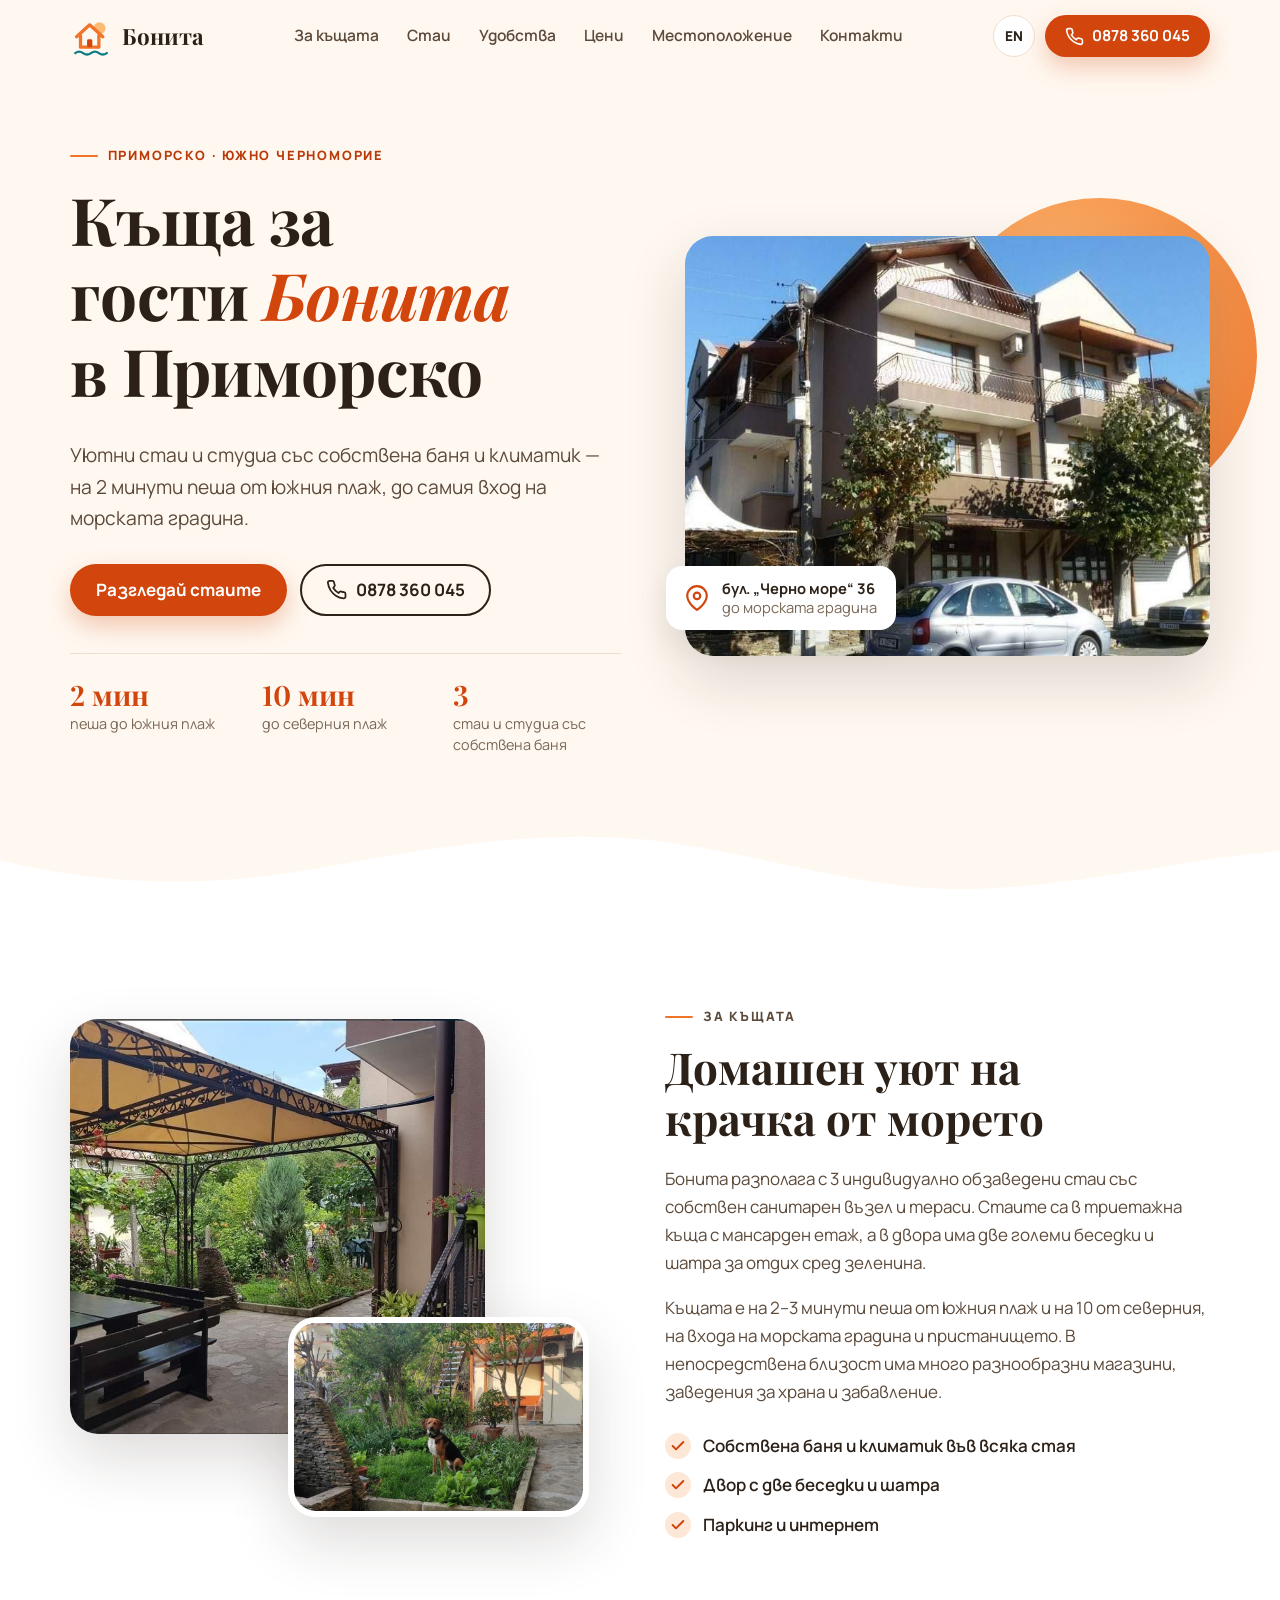
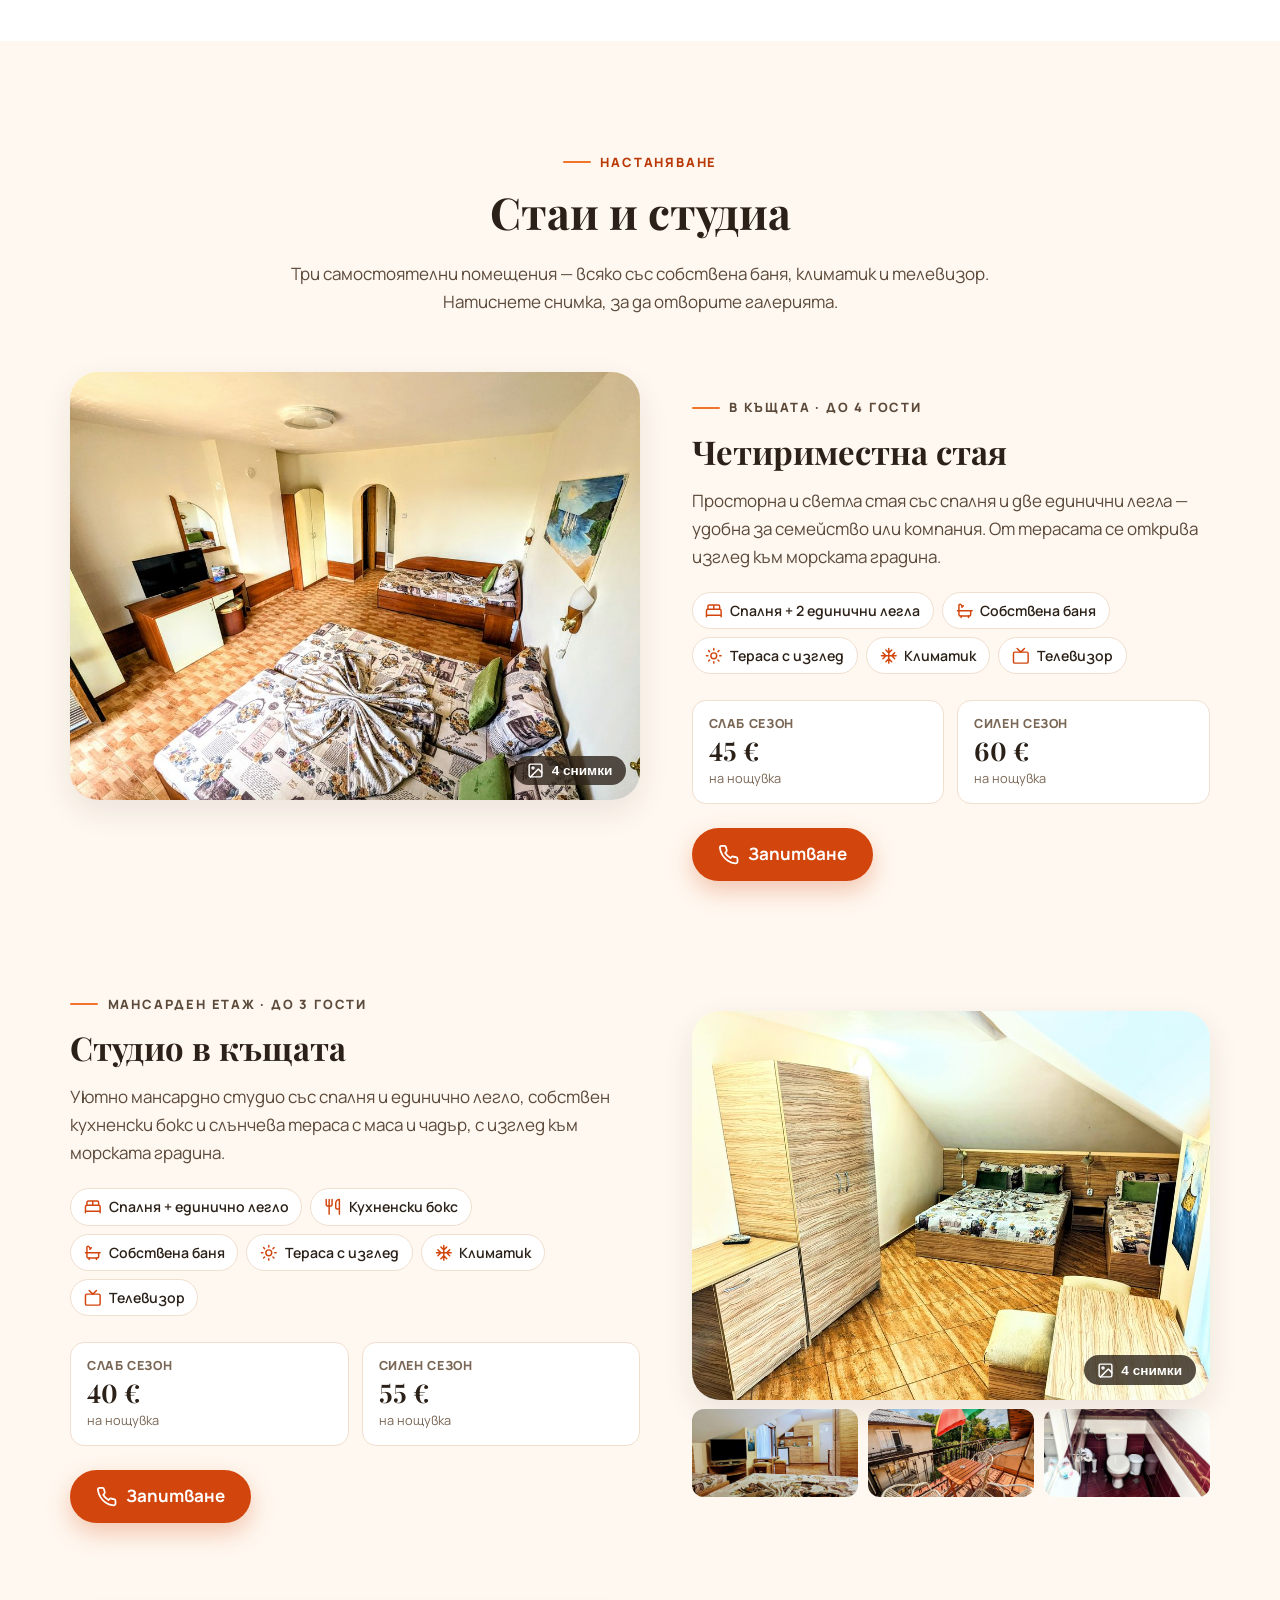
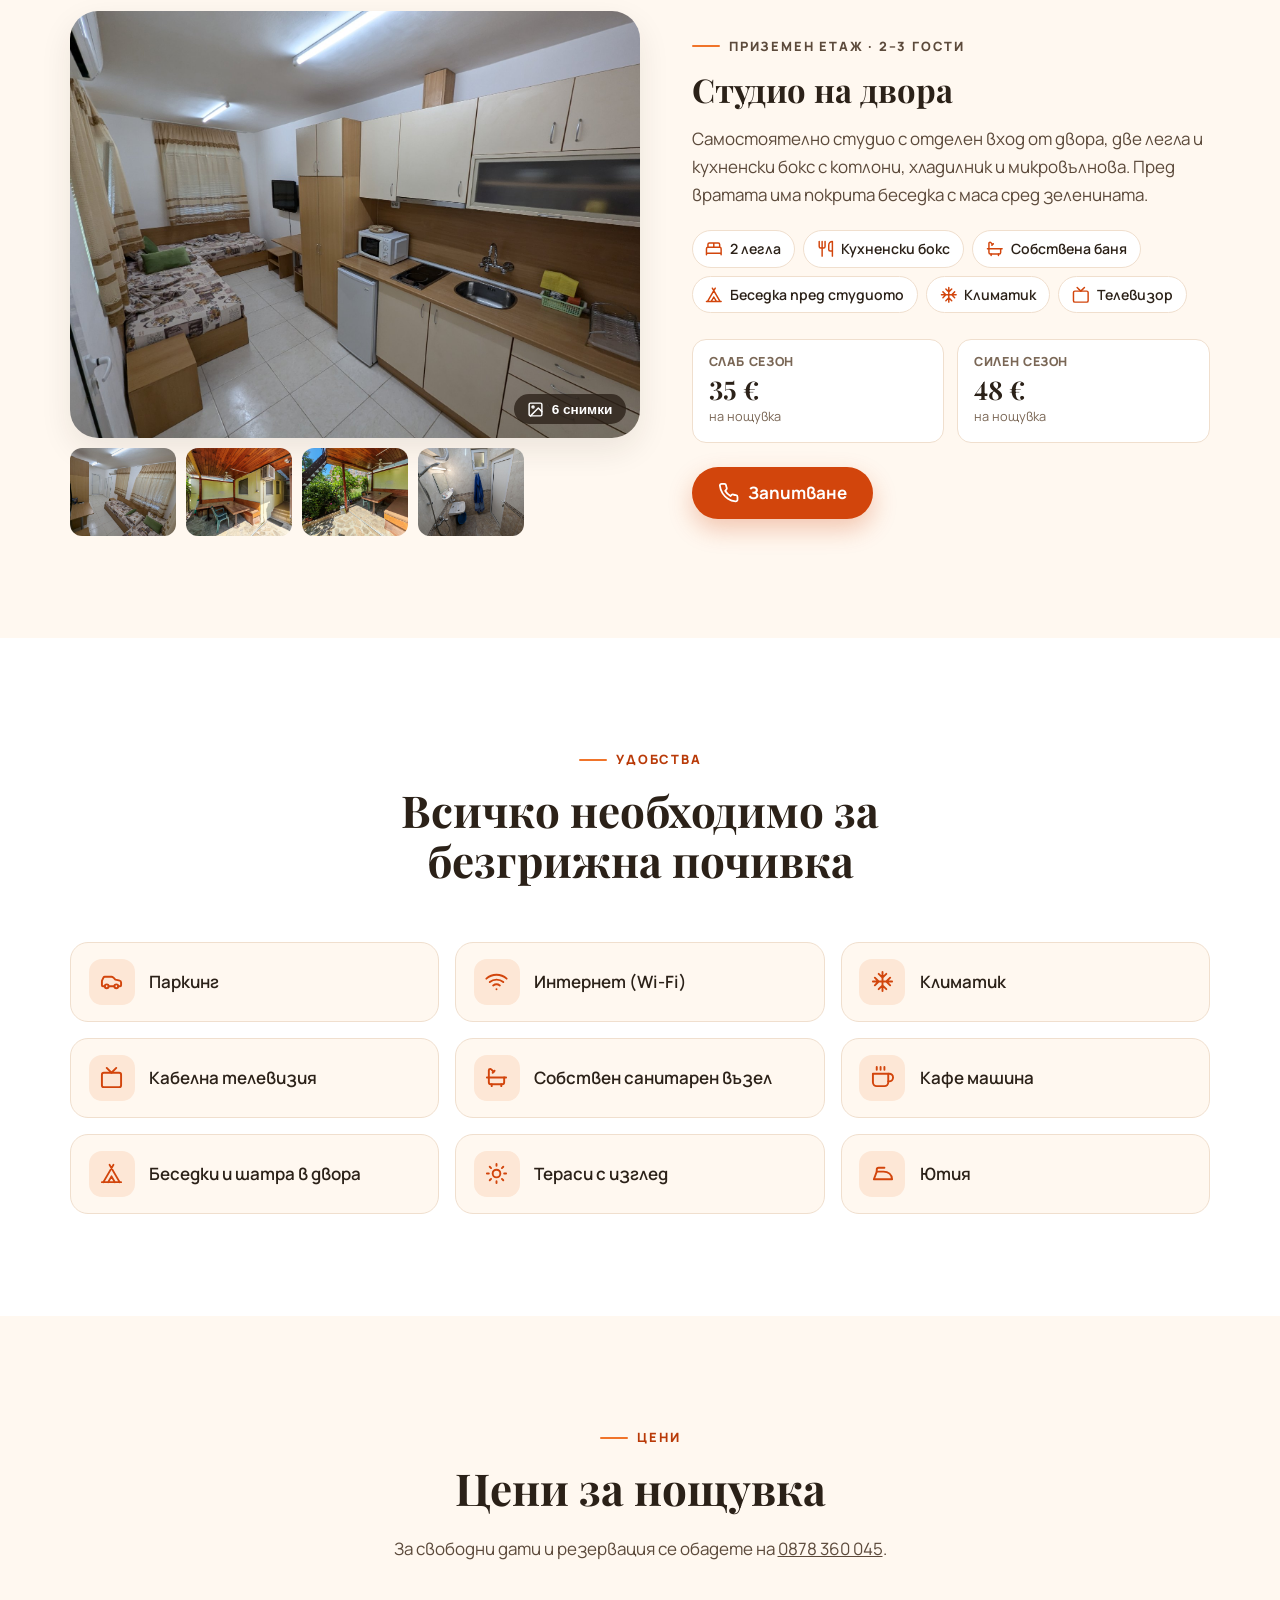
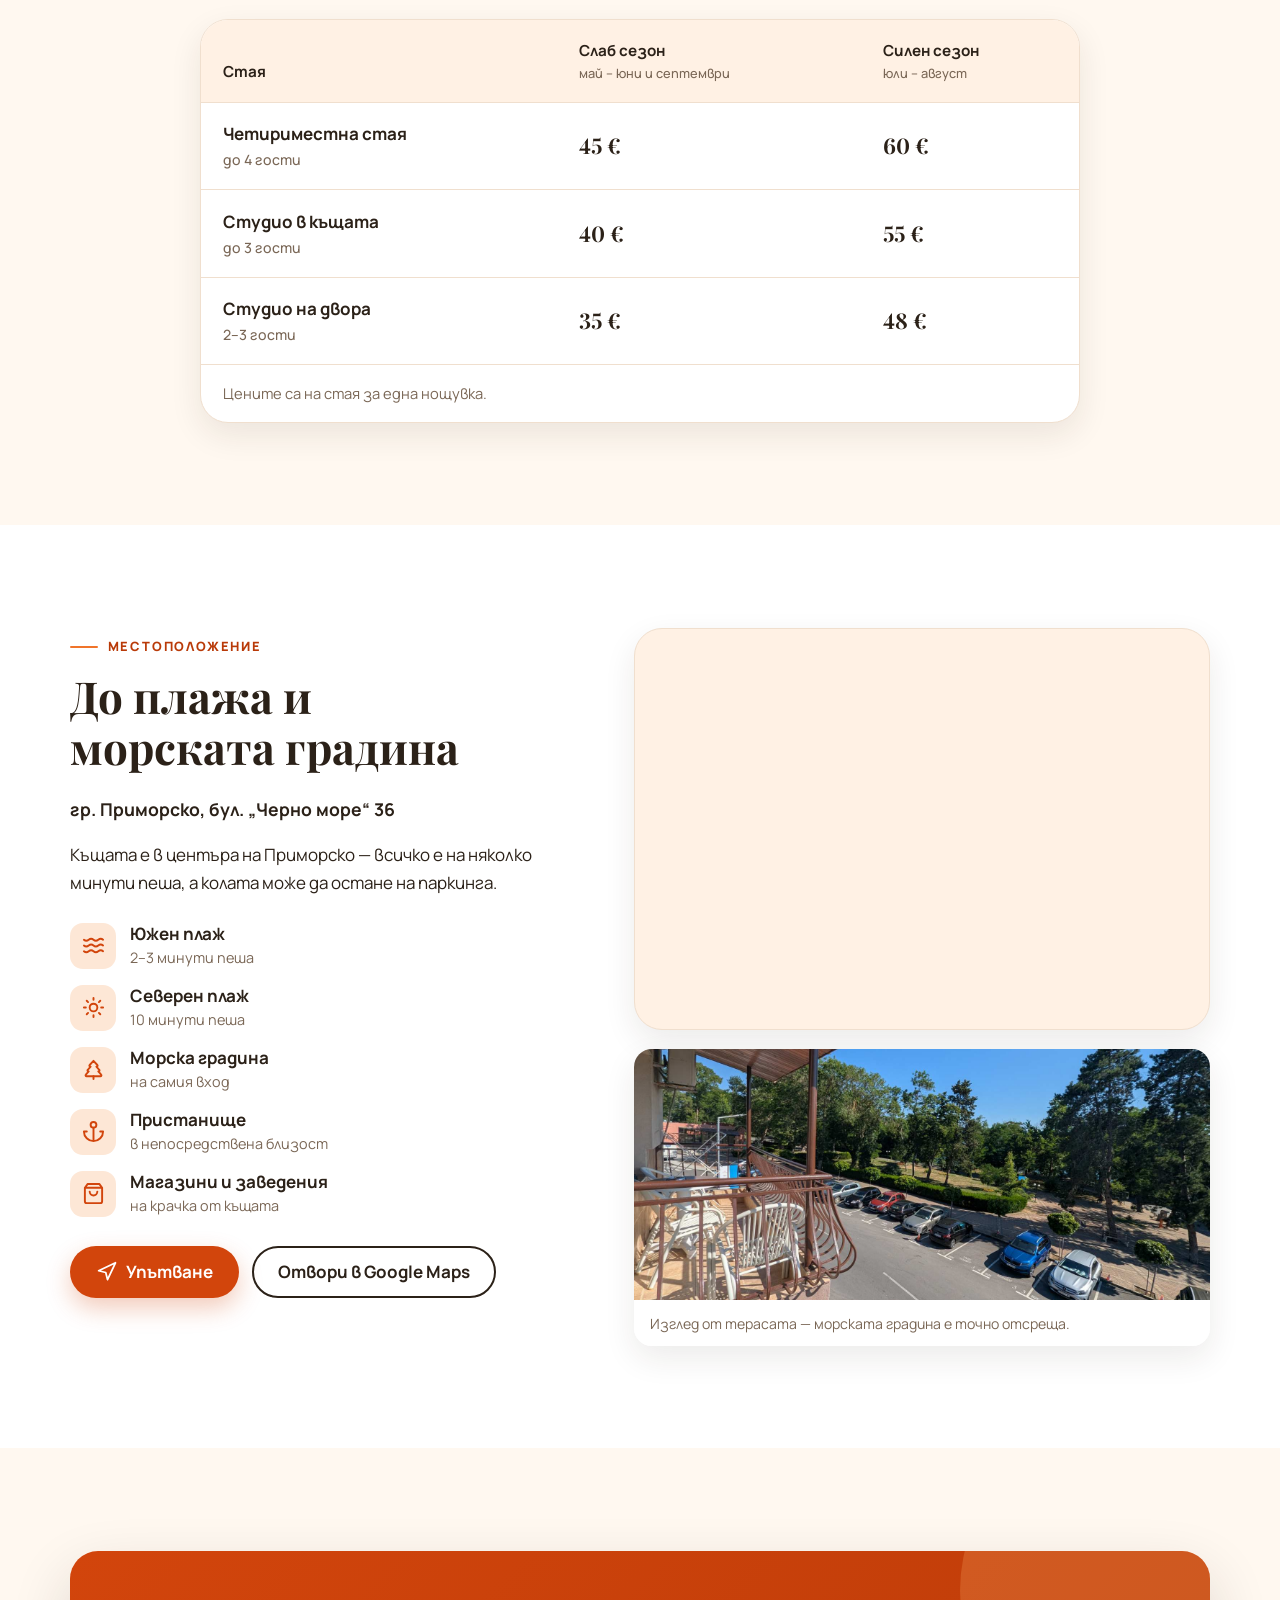
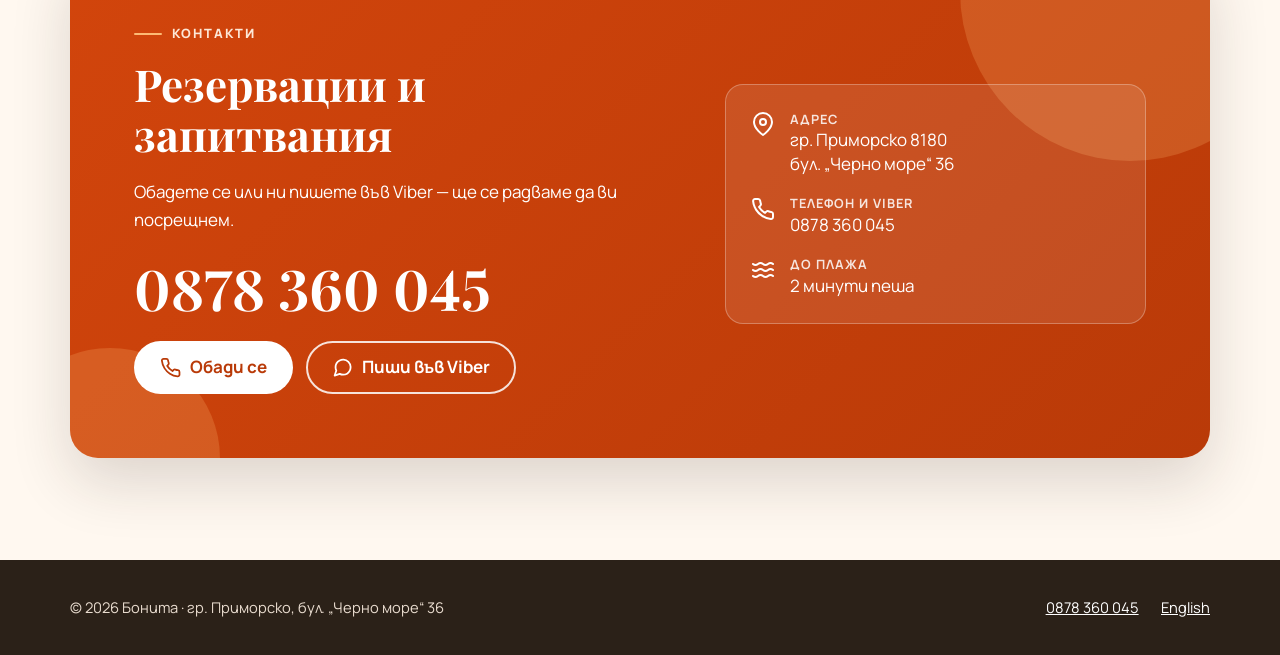
==== commit cab231d7: "Rename Дом Бонита to Бонита Co-Authored-By: Claude Fable 5.1 <noreply@anthropic.com>" ====
--- a/index.html
+++ b/index.html
@@ -4,8 +4,8 @@
   <meta charset="utf-8">
   <meta name="viewport" content="width=device-width, initial-scale=1">
 
-  <title>Дом Бонита – къща за гости в Приморско, на 2 мин от плажа</title>
-  <meta name="description" content="Къща за гости Дом Бонита в Приморско – стаи и студиа със собствена баня, климатик и тераса, на 2 минути от южния плаж и морската градина. Паркинг, Wi-Fi.">
+  <title>Бонита – къща за гости в Приморско, на 2 мин от плажа</title>
+  <meta name="description" content="Къща за гости Бонита в Приморско – стаи и студиа със собствена баня, климатик и тераса, на 2 минути от южния плаж и морската градина. Паркинг, Wi-Fi.">
   <meta name="robots" content="index, follow, max-image-preview:large">
   <meta name="theme-color" content="#f0742a">
 
@@ -15,16 +15,16 @@
   <link rel="alternate" hreflang="x-default" href="https://house-bonita.com/">
 
   <meta property="og:type" content="website">
-  <meta property="og:site_name" content="Дом Бонита">
+  <meta property="og:site_name" content="Бонита">
   <meta property="og:locale" content="bg_BG">
   <meta property="og:locale:alternate" content="en_US">
   <meta property="og:url" content="https://house-bonita.com/">
-  <meta property="og:title" content="Дом Бонита – къща за гости в Приморско">
+  <meta property="og:title" content="Бонита – къща за гости в Приморско">
   <meta property="og:description" content="Стаи и студиа със собствена баня, климатик и тераса – на 2 минути от южния плаж и до морската градина в Приморско.">
   <meta property="og:image" content="https://house-bonita.com/images/outside1.jpg">
   <meta property="og:image:width" content="1080">
   <meta property="og:image:height" content="616">
-  <meta property="og:image:alt" content="Къща за гости Дом Бонита в Приморско">
+  <meta property="og:image:alt" content="Къща за гости Бонита в Приморско">
   <meta name="twitter:card" content="summary_large_image">
 
   <meta name="geo.region" content="BG-02">
@@ -43,8 +43,8 @@
     "@context": "https://schema.org",
     "@type": "LodgingBusiness",
     "@id": "https://house-bonita.com/#lodging",
-    "name": "Дом Бонита",
-    "alternateName": ["House Bonita", "Къща за гости Дом Бонита"],
+    "name": "Бонита",
+    "alternateName": ["House Bonita", "Къща за гости Бонита"],
     "description": "Къща за гости в Приморско с 3 самостоятелни стаи и студиа със собствена баня, на 2 минути от южния плаж и до входа на морската градина.",
     "url": "https://house-bonita.com/",
     "telephone": "+359878360045",
@@ -122,7 +122,7 @@
     <div class="container header__inner">
       <a class="brand" href="#top">
         <img src="images/logo.svg" width="42" height="42" alt="">
-        <span>Дом Бонита</span>
+        <span>Бонита</span>
       </a>
 
       <nav class="nav" id="nav" aria-label="Основна навигация">
@@ -154,7 +154,7 @@
       <div class="container hero__inner">
         <div class="hero__text">
           <p class="eyebrow">Приморско · Южно Черноморие</p>
-          <h1>Къща за гости <em>Дом Бонита</em> в Приморско</h1>
+          <h1>Къща за гости <em>Бонита</em> в Приморско</h1>
           <p class="hero__lead">Уютни стаи и студиа със собствена баня и климатик — на 2 минути пеша от южния плаж, до самия вход на морската градина.</p>
 
           <div class="hero__actions">
@@ -174,7 +174,7 @@
 
         <div class="hero__media">
           <div class="hero__frame">
-            <img src="images/outside1.jpg" width="1080" height="616" alt="Къща за гости Дом Бонита в Приморско – изглед от улицата" fetchpriority="high">
+            <img src="images/outside1.jpg" width="1080" height="616" alt="Къща за гости Бонита в Приморско – изглед от улицата" fetchpriority="high">
           </div>
           <div class="hero__badge">
             <svg class="icon" aria-hidden="true"><use href="#i-pin"/></svg>
@@ -193,17 +193,17 @@
       <div class="container about">
         <div class="about__media">
           <figure class="about__photo about__photo--main">
-            <img src="images/outside3.jpg" width="1043" height="784" alt="Беседка с шатра в двора на Дом Бонита" loading="lazy" decoding="async">
+            <img src="images/outside3.jpg" width="1043" height="784" alt="Беседка с шатра в двора на Бонита" loading="lazy" decoding="async">
           </figure>
           <figure class="about__photo about__photo--small">
-            <img src="images/outside2.jpg" width="1080" height="620" alt="Градината в двора на Дом Бонита" loading="lazy" decoding="async">
+            <img src="images/outside2.jpg" width="1080" height="620" alt="Градината в двора на Бонита" loading="lazy" decoding="async">
           </figure>
         </div>
 
         <div class="about__text">
           <p class="eyebrow">За къщата</p>
           <h2>Домашен уют на крачка от морето</h2>
-          <p>Дом Бонита разполага с 3 индивидуално обзаведени стаи със собствен санитарен възел и тераси. Стаите са в триетажна къща с мансарден етаж, а в двора има две големи беседки и шатра за отдих сред зеленина.</p>
+          <p>Бонита разполага с 3 индивидуално обзаведени стаи със собствен санитарен възел и тераси. Стаите са в триетажна къща с мансарден етаж, а в двора има две големи беседки и шатра за отдих сред зеленина.</p>
           <p>Къщата е на 2–3 минути пеша от южния плаж и на 10 от северния, на входа на морската градина и пристанището. В непосредствена близост има много разнообразни магазини, заведения за храна и забавление.</p>
           <ul class="checks">
             <li><svg class="icon" aria-hidden="true"><use href="#i-check"/></svg>Собствена баня и климатик във всяка стая</li>
@@ -228,7 +228,7 @@
           <article class="room" id="room-4-bed">
             <div class="room__media">
               <button class="room__photo" type="button" data-gallery="room-4-bed" aria-label="Отвори галерията на Четириместна стая">
-                <img src="images/rooms/room-4-bed/roombig-main.jpg" width="1000" height="753" alt="Четириместна стая в Дом Бонита – спалня и единично легло" loading="lazy" decoding="async">
+                <img src="images/rooms/room-4-bed/roombig-main.jpg" width="1000" height="753" alt="Четириместна стая в Бонита – спалня и единично легло" loading="lazy" decoding="async">
                 <span class="room__count"><svg class="icon" aria-hidden="true"><use href="#i-image"/></svg>4 снимки</span>
               </button>
               <div class="room__thumbs">
@@ -259,7 +259,7 @@
           <article class="room" id="studio-inhouse">
             <div class="room__media">
               <button class="room__photo" type="button" data-gallery="studio-inhouse" aria-label="Отвори галерията на Студио в къщата">
-                <img src="images/rooms/studio-inhouse/studio-1.jpg" width="1000" height="753" alt="Мансардно студио в Дом Бонита – спалня и единично легло" loading="lazy" decoding="async">
+                <img src="images/rooms/studio-inhouse/studio-1.jpg" width="1000" height="753" alt="Мансардно студио в Бонита – спалня и единично легло" loading="lazy" decoding="async">
                 <span class="room__count"><svg class="icon" aria-hidden="true"><use href="#i-image"/></svg>4 снимки</span>
               </button>
               <div class="room__thumbs">
@@ -291,7 +291,7 @@
           <article class="room" id="studio-ground">
             <div class="room__media">
               <button class="room__photo" type="button" data-gallery="studio-ground" aria-label="Отвори галерията на Студио на двора">
-                <img src="images/rooms/studio-ground/studiodvor-main.jpg" width="1600" height="1205" alt="Студио на двора в Дом Бонита – кухненски бокс и легла" loading="lazy" decoding="async">
+                <img src="images/rooms/studio-ground/studiodvor-main.jpg" width="1600" height="1205" alt="Студио на двора в Бонита – кухненски бокс и легла" loading="lazy" decoding="async">
                 <span class="room__count"><svg class="icon" aria-hidden="true"><use href="#i-image"/></svg>6 снимки</span>
               </button>
               <div class="room__thumbs">
@@ -427,10 +427,10 @@
 
         <div class="location__media">
           <div class="map">
-            <iframe src="https://www.google.com/maps?q=bul.+Cherno+More+36,+8180+Primorsko,+Bulgaria&amp;hl=bg&amp;z=17&amp;output=embed" title="Карта – Дом Бонита, бул. „Черно море“ 36, Приморско" loading="lazy" referrerpolicy="no-referrer-when-downgrade" allowfullscreen></iframe>
+            <iframe src="https://www.google.com/maps?q=bul.+Cherno+More+36,+8180+Primorsko,+Bulgaria&amp;hl=bg&amp;z=17&amp;output=embed" title="Карта – Бонита, бул. „Черно море“ 36, Приморско" loading="lazy" referrerpolicy="no-referrer-when-downgrade" allowfullscreen></iframe>
           </div>
           <figure class="location__photo">
-            <img src="images/parking1.jpg" width="1600" height="1205" alt="Изглед от терасата на Дом Бонита към морската градина и паркинга" loading="lazy" decoding="async">
+            <img src="images/parking1.jpg" width="1600" height="1205" alt="Изглед от терасата на Бонита към морската градина и паркинга" loading="lazy" decoding="async">
             <figcaption>Изглед от терасата — морската градина е точно отсреща.</figcaption>
           </figure>
         </div>
@@ -480,7 +480,7 @@
 
   <footer class="footer">
     <div class="container footer__inner">
-      <p>© <span data-year>2026</span> Дом Бонита · гр. Приморско, бул. „Черно море“ 36</p>
+      <p>© <span data-year>2026</span> Бонита · гр. Приморско, бул. „Черно море“ 36</p>
       <div class="footer__links">
         <a href="tel:+359878360045">0878 360 045</a>
         <a href="en/" hreflang="en" lang="en" data-lang-link>English</a>
--- a/css/style.css
+++ b/css/style.css
@@ -1,4 +1,4 @@
-/* Дом Бонита — house-bonita.com */
+/* Бонита — house-bonita.com */
 
 :root {
   --orange: #f0742a;
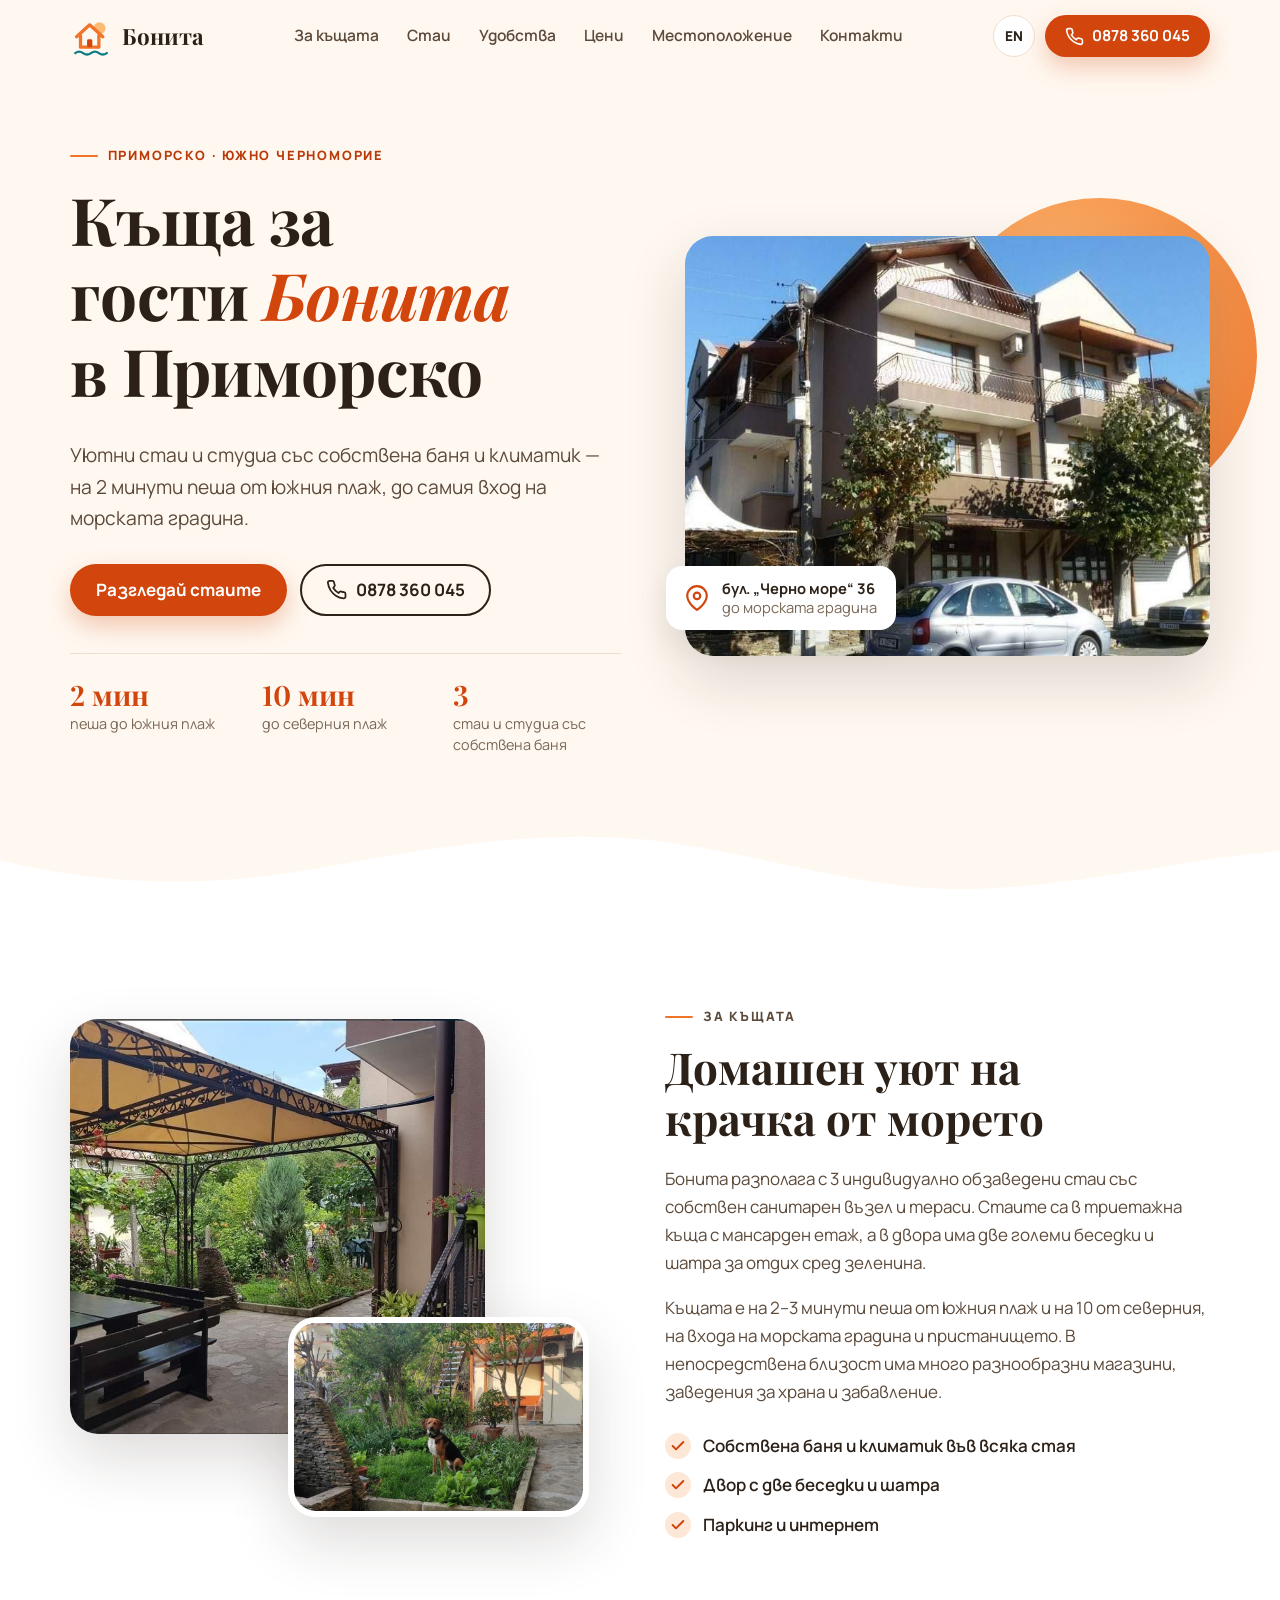
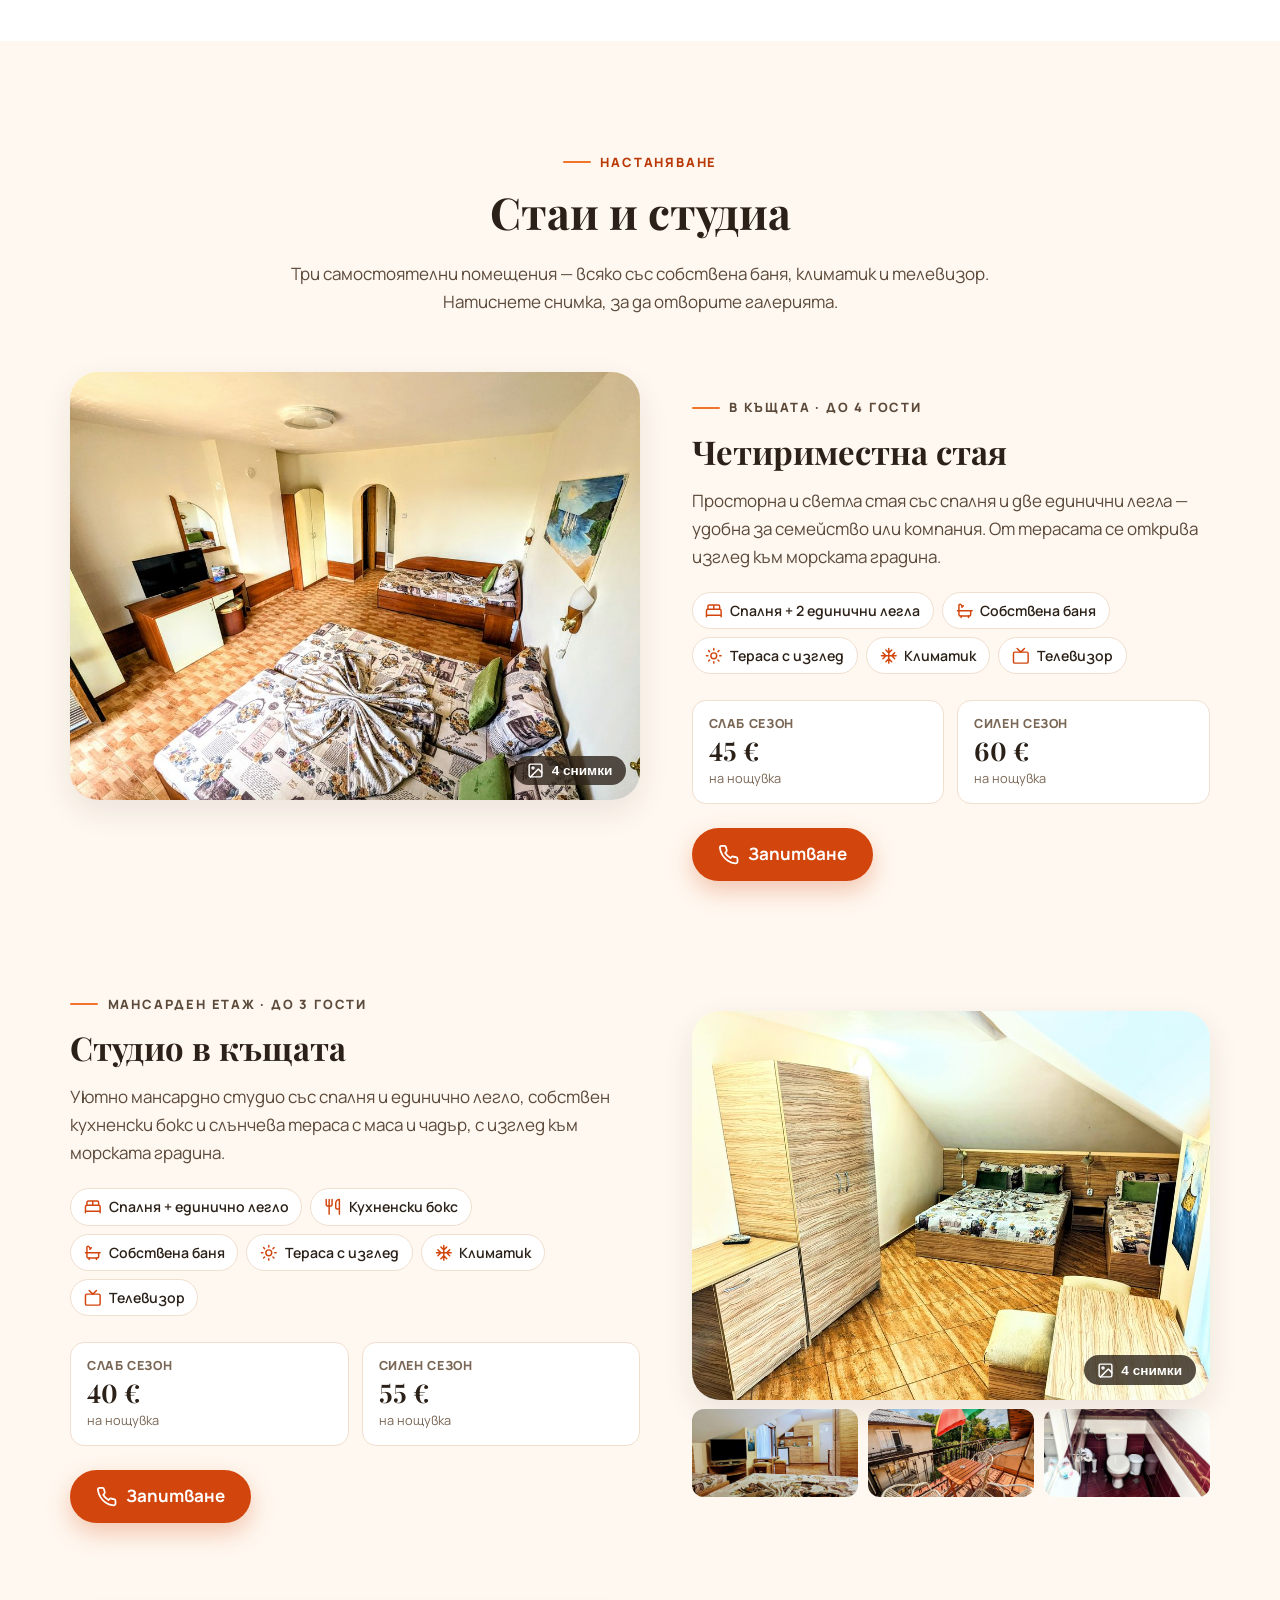
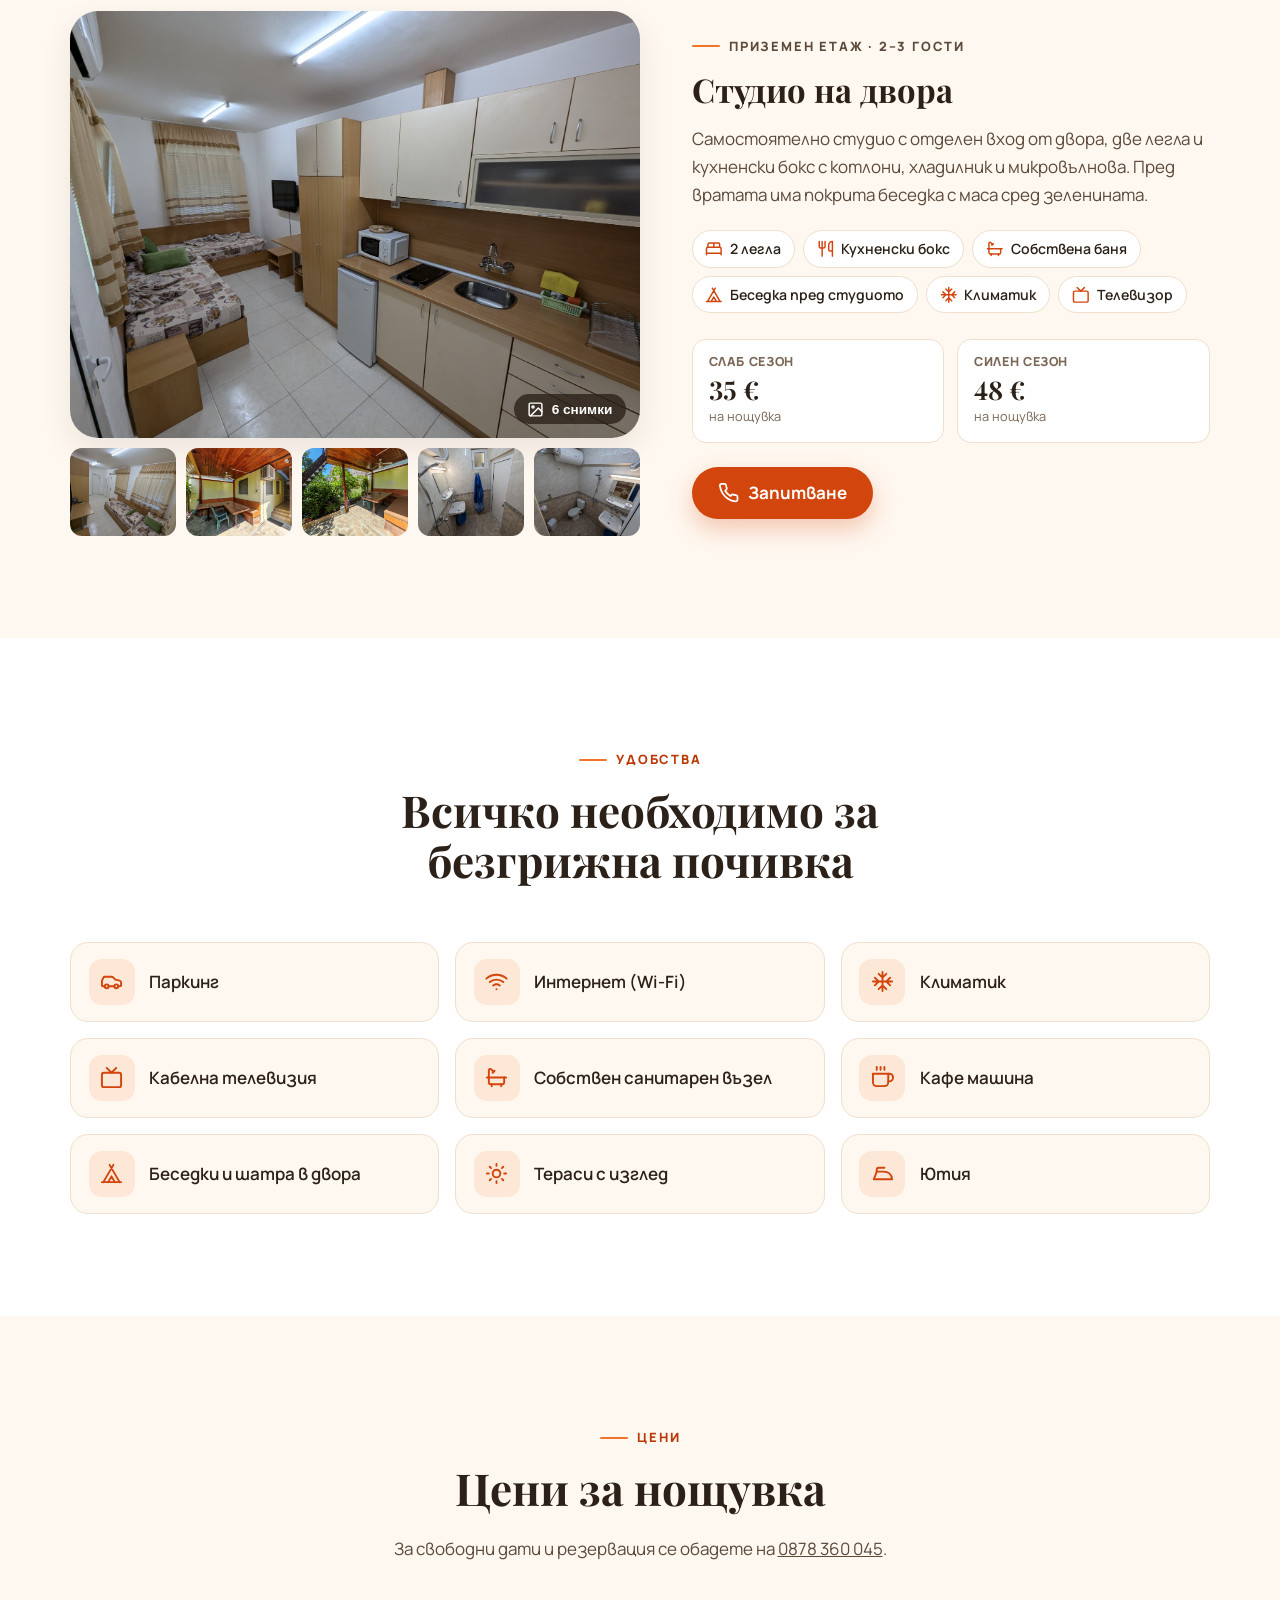
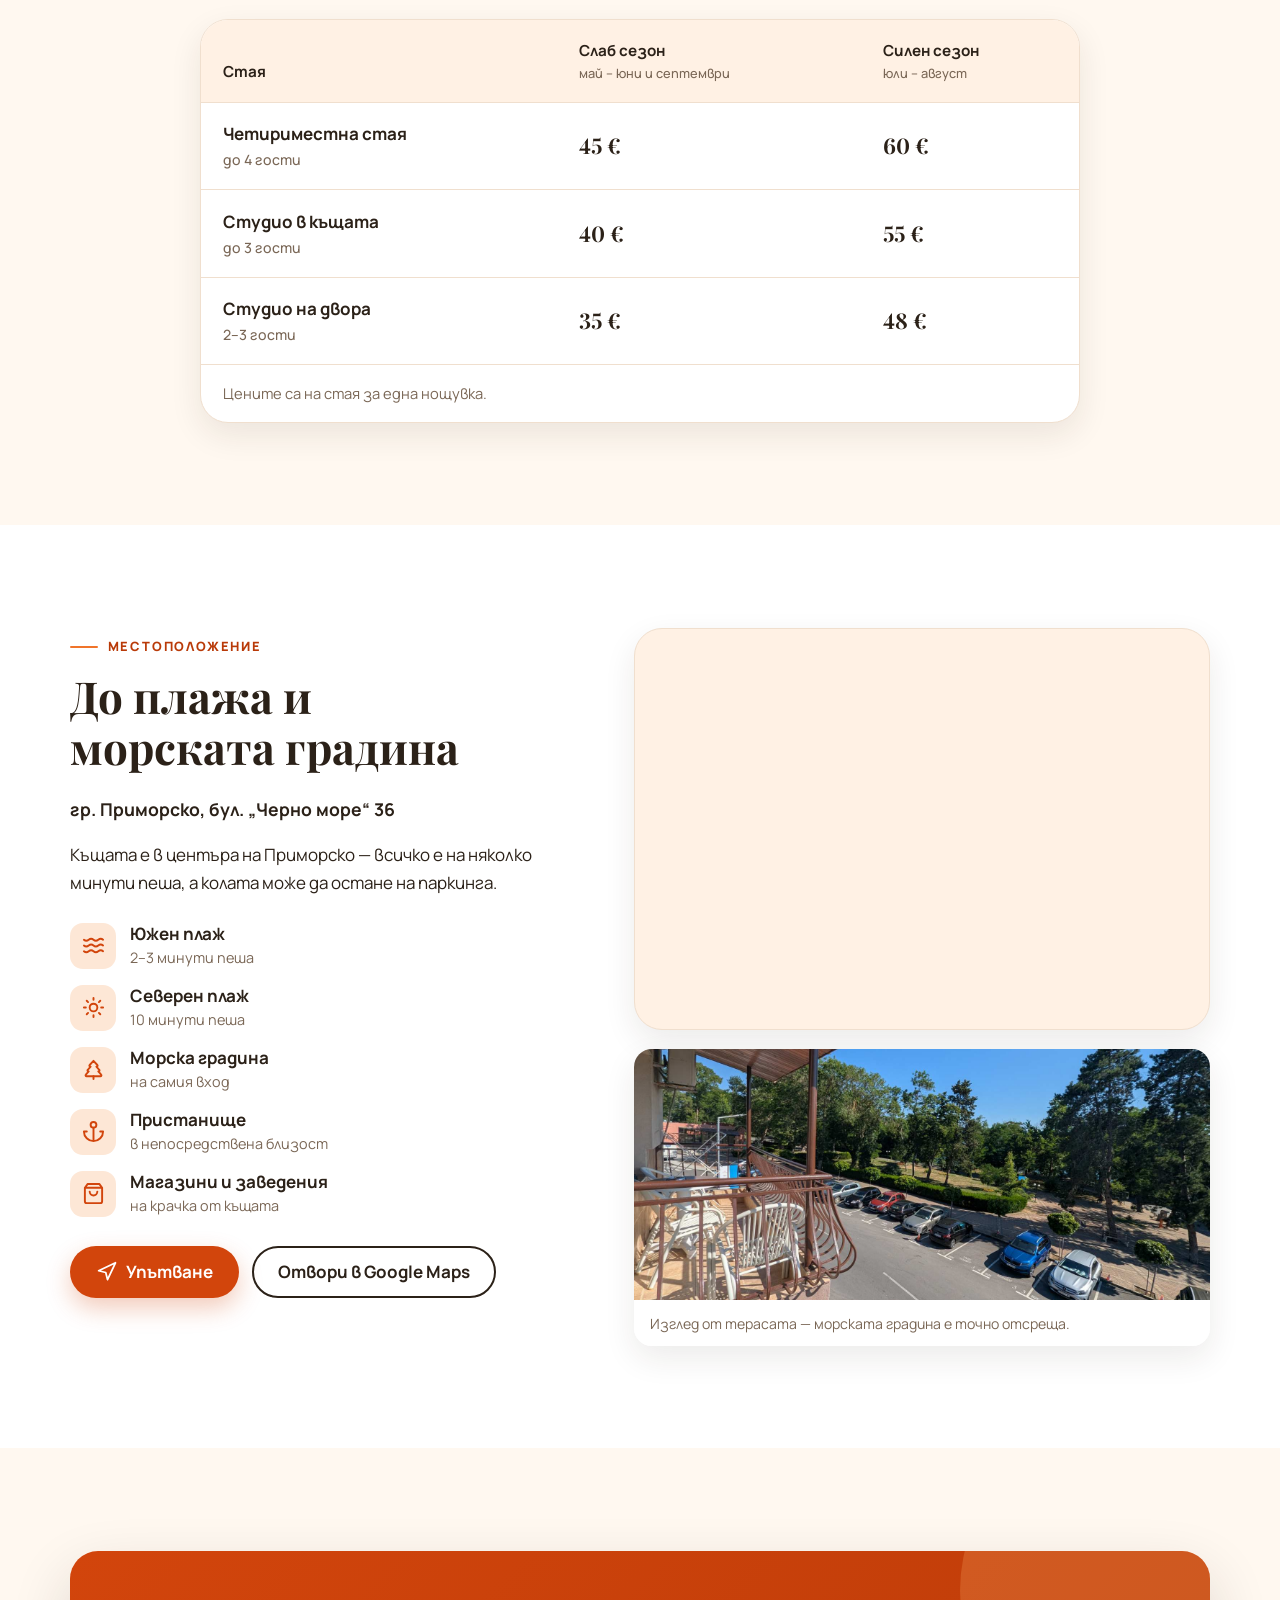
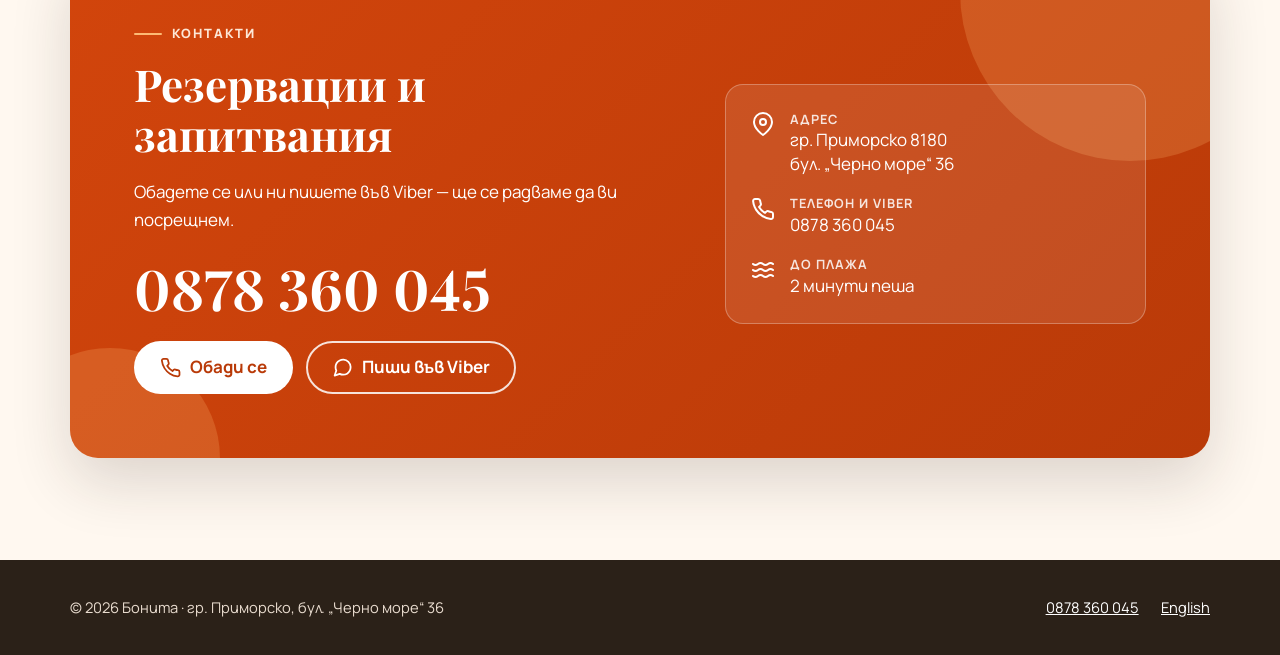
==== commit 7566a0ea: "Rename House Bonita to Bonita in English to match Bulgarian Co-Authored-By: Claude Fable 5.1 <norepl" ====
--- a/index.html
+++ b/index.html
@@ -44,7 +44,7 @@
     "@type": "LodgingBusiness",
     "@id": "https://house-bonita.com/#lodging",
     "name": "Бонита",
-    "alternateName": ["House Bonita", "Къща за гости Бонита"],
+    "alternateName": ["Guest House Bonita", "Къща за гости Бонита"],
     "description": "Къща за гости в Приморско с 3 самостоятелни стаи и студиа със собствена баня, на 2 минути от южния плаж и до входа на морската градина.",
     "url": "https://house-bonita.com/",
     "telephone": "+359878360045",
